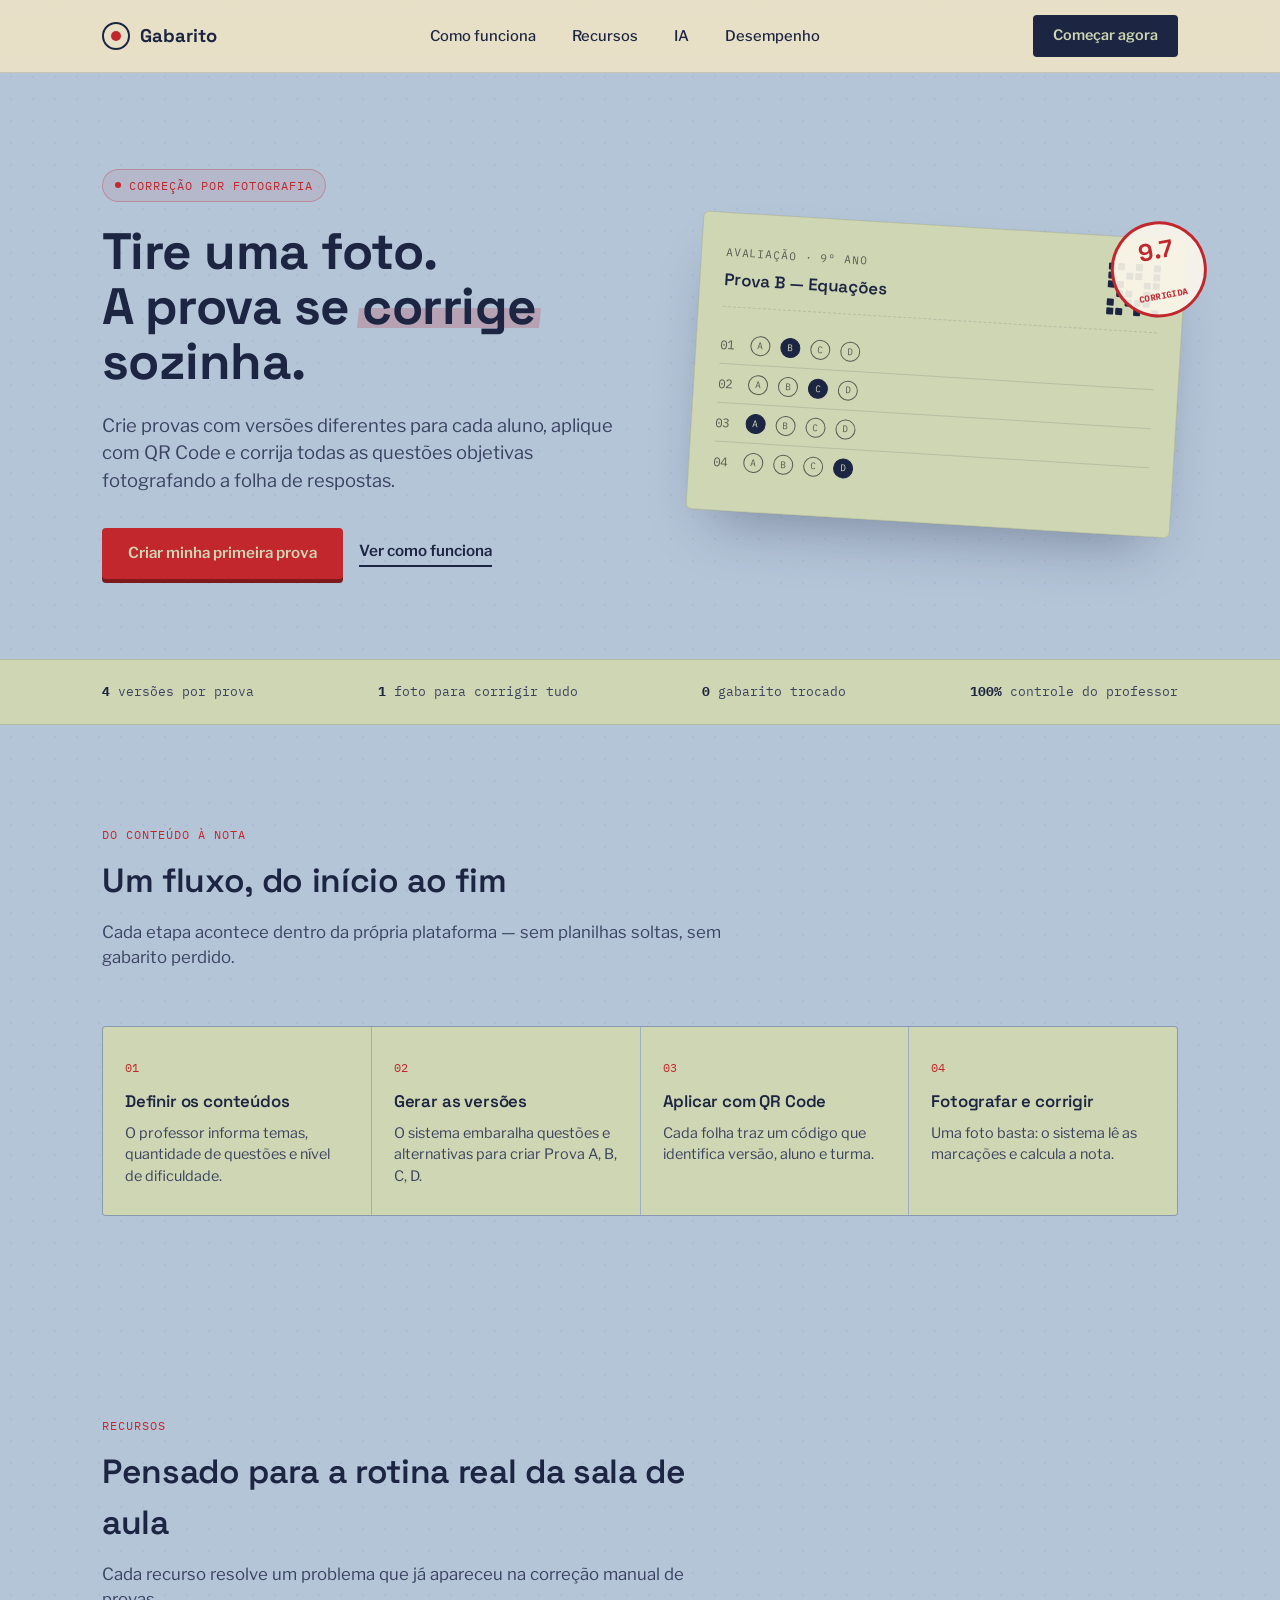
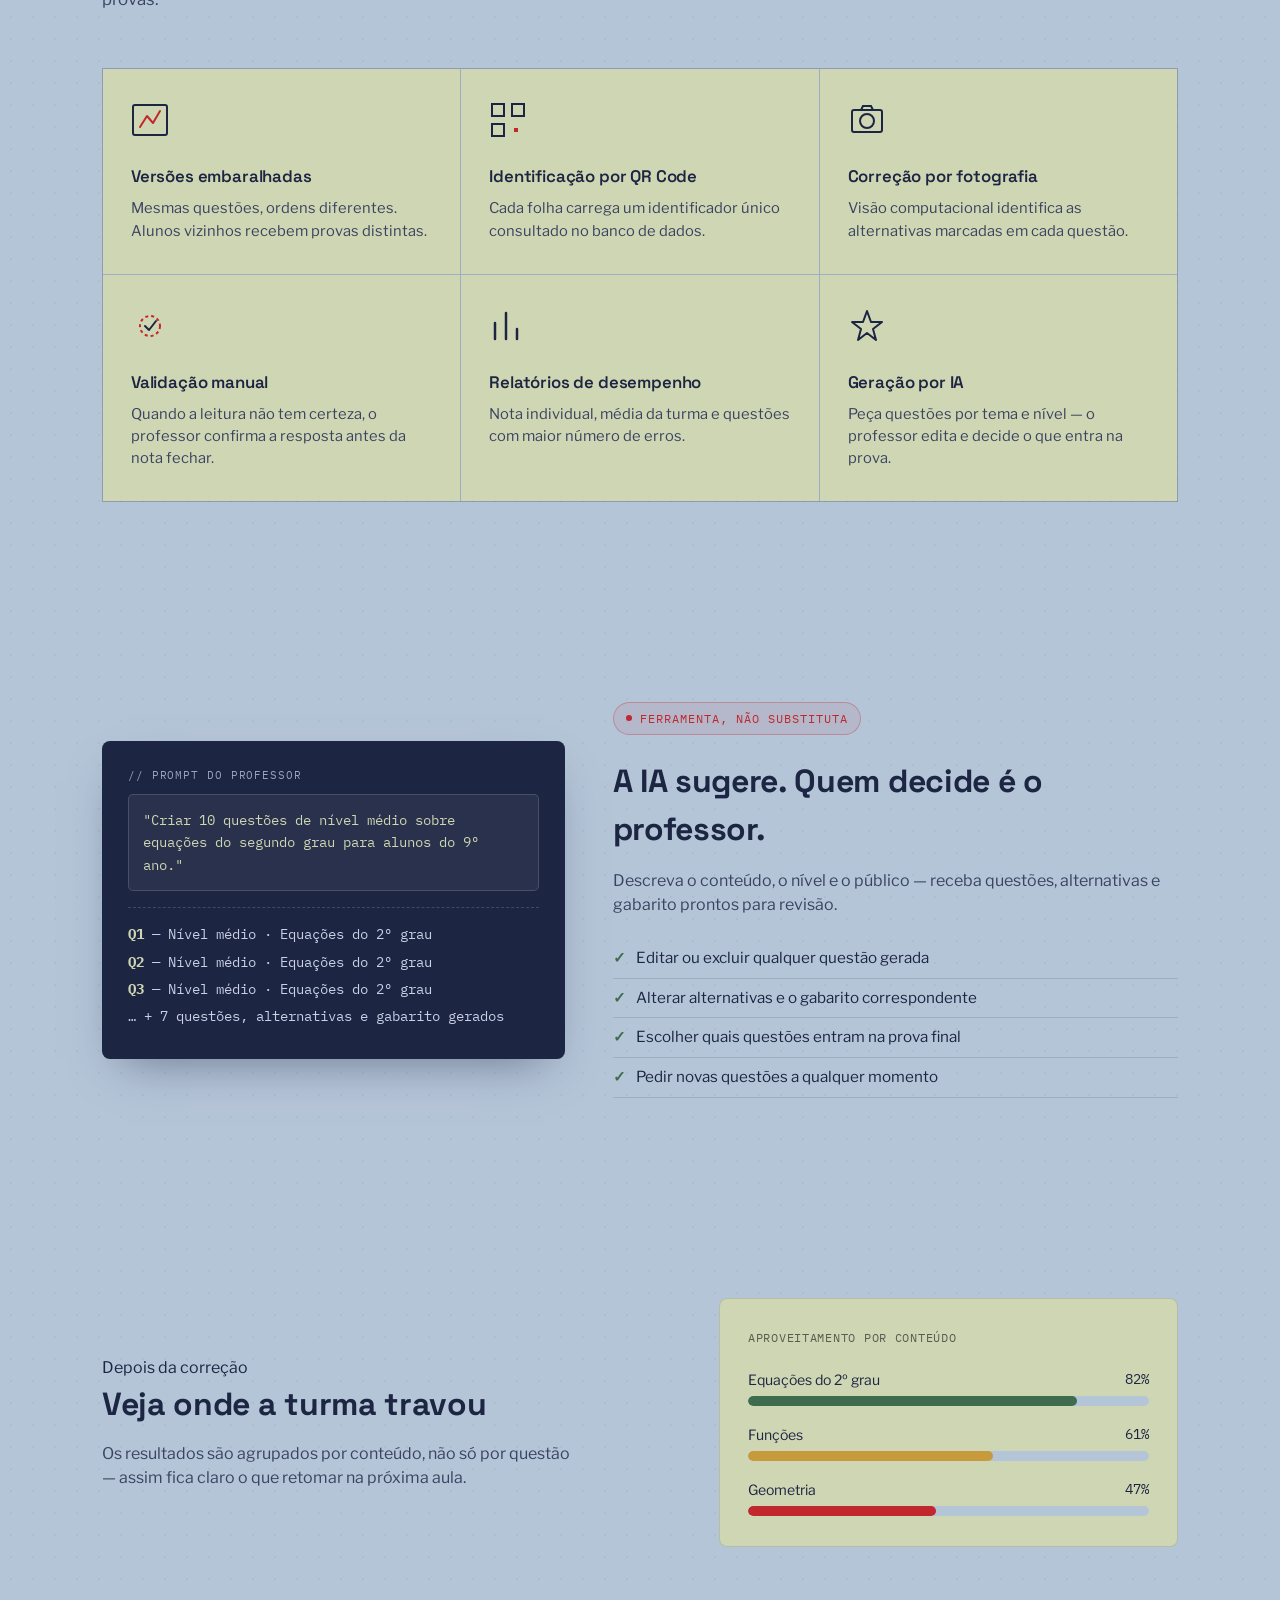
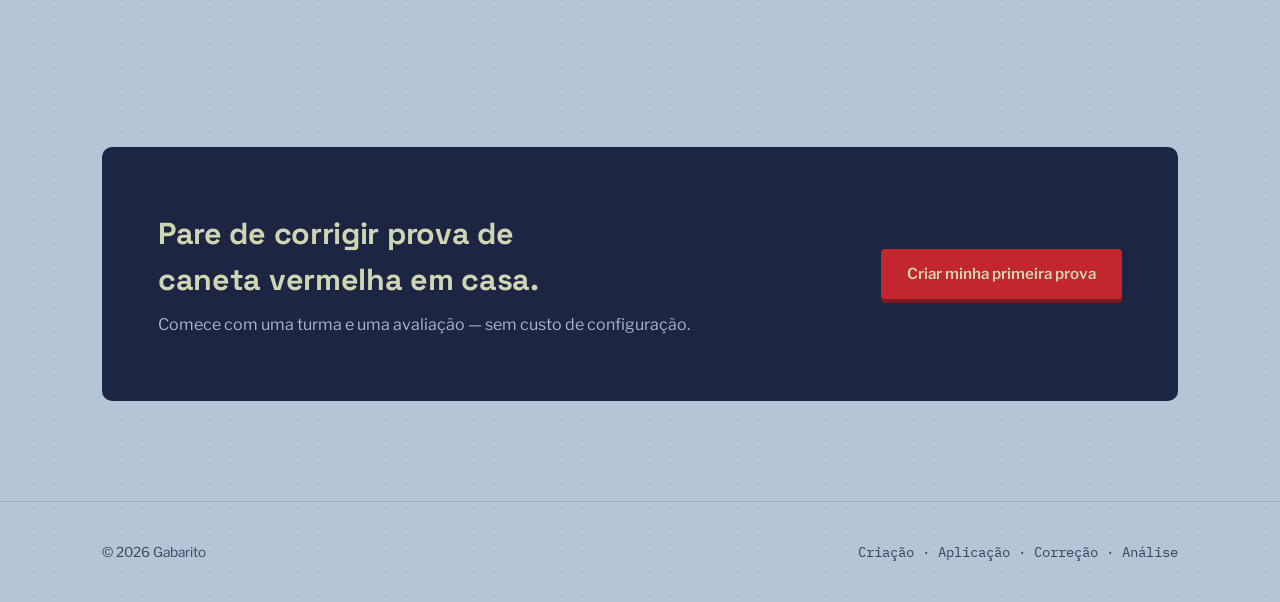
==== Frontend/index.html @ acd3906a "Primeiro commit" ====
<!DOCTYPE html>
<html lang="pt-BR">
<head>
<meta charset="UTF-8">
<meta name="viewport" content="width=device-width, initial-scale=1.0">
<title>Gabarito — Provas criadas, aplicadas e corrigidas em um só lugar</title>
<link rel="preconnect" href="https://fonts.googleapis.com">
<link href="https://fonts.googleapis.com/css2?family=Space+Grotesk:wght@400;500;600;700&family=Libre+Franklin:wght@400;500;600&family=IBM+Plex+Mono:wght@400;500&display=swap" rel="stylesheet">
<link rel="stylesheet" href="styles.css">
</head>
<body>

<nav>
  <div class="wrap">
    <div class="brand"><span class="brand-mark"></span>Gabarito</div>
    <ul>
      <li><a href="#como-funciona">Como funciona</a></li>
      <li><a href="#recursos">Recursos</a></li>
      <li><a href="#ia">IA</a></li>
      <li><a href="#desempenho">Desempenho</a></li>
    </ul>
    <a class="nav-cta" href="#cta">Começar agora</a>
  </div>
</nav>

<header class="hero">
  <div class="wrap">
    <div>
      <span class="eyebrow">Correção por fotografia</span>
      <h1>Tire uma foto.<br>A prova se <em>corrige</em> sozinha.</h1>
      <p class="lead">Crie provas com versões diferentes para cada aluno, aplique com QR Code e corrija todas as questões objetivas fotografando a folha de respostas.</p>
      <div class="hero-actions">
        <a class="btn-primary" href="#cta">Criar minha primeira prova</a>
        <a class="btn-ghost" href="#como-funciona">Ver como funciona</a>
      </div>
    </div>

    <div class="sheet-stage">
      <div class="sheet">
        <div class="stamp"><span class="pct">9.7</span><span class="sub">Corrigida</span></div>
        <div class="sheet-head">
          <div>
            <span class="label">Avaliação · 9º ano</span>
            <div class="title">Prova B — Equações</div>
          </div>
          <div class="qr" aria-hidden="true">
            <i></i><i></i><i class="off"></i><i></i><i class="off"></i><i></i>
            <i></i><i class="off"></i><i></i><i></i><i class="off"></i><i></i>
            <i></i><i></i><i class="off"></i><i class="off"></i><i></i><i></i>
            <i class="off"></i><i></i><i></i><i class="off"></i><i></i><i class="off"></i>
            <i></i><i class="off"></i><i></i><i></i><i></i><i class="off"></i>
            <i></i><i></i><i class="off"></i><i></i><i class="off"></i><i></i>
          </div>
        </div>

        <div class="q-row"><span class="qn">01</span>
          <div class="bubbles">
            <span class="bubble">A</span><span class="bubble filled">B</span><span class="bubble">C</span><span class="bubble">D</span>
          </div>
        </div>
        <div class="q-row"><span class="qn">02</span>
          <div class="bubbles">
            <span class="bubble">A</span><span class="bubble">B</span><span class="bubble filled">C</span><span class="bubble">D</span>
          </div>
        </div>
        <div class="q-row"><span class="qn">03</span>
          <div class="bubbles">
            <span class="bubble filled">A</span><span class="bubble">B</span><span class="bubble">C</span><span class="bubble">D</span>
          </div>
        </div>
        <div class="q-row" style="border-bottom:none;"><span class="qn">04</span>
          <div class="bubbles">
            <span class="bubble">A</span><span class="bubble">B</span><span class="bubble">C</span><span class="bubble filled">D</span>
          </div>
        </div>
      </div>
    </div>
  </div>
</header>

<div class="strip">
  <div class="wrap">
    <span class="item"><b>4</b> versões por prova</span>
    <span class="item"><b>1</b> foto para corrigir tudo</span>
    <span class="item"><b>0</b> gabarito trocado</span>
    <span class="item"><b>100%</b> controle do professor</span>
  </div>
</div>

<section id="como-funciona">
  <div class="wrap">
    <div class="section-head">
      <span class="tag">Do conteúdo à nota</span>
      <h2>Um fluxo, do início ao fim</h2>
      <p>Cada etapa acontece dentro da própria plataforma — sem planilhas soltas, sem gabarito perdido.</p>
    </div>

    <div class="pipeline">
      <div class="pipe-step">
        <span class="num mono">01</span>
        <h3>Definir os conteúdos</h3>
        <p>O professor informa temas, quantidade de questões e nível de dificuldade.</p>
      </div>
      <div class="pipe-step">
        <span class="num mono">02</span>
        <h3>Gerar as versões</h3>
        <p>O sistema embaralha questões e alternativas para criar Prova A, B, C, D.</p>
      </div>
      <div class="pipe-step">
        <span class="num mono">03</span>
        <h3>Aplicar com QR Code</h3>
        <p>Cada folha traz um código que identifica versão, aluno e turma.</p>
      </div>
      <div class="pipe-step">
        <span class="num mono">04</span>
        <h3>Fotografar e corrigir</h3>
        <p>Uma foto basta: o sistema lê as marcações e calcula a nota.</p>
      </div>
    </div>
  </div>
</section>

<section id="recursos">
  <div class="wrap">
    <div class="section-head">
      <span class="tag">Recursos</span>
      <h2>Pensado para a rotina real da sala de aula</h2>
      <p>Cada recurso resolve um problema que já apareceu na correção manual de provas.</p>
    </div>

    <div class="feature-grid">
      <div class="feature">
        <svg class="ficon" viewBox="0 0 38 38" fill="none"><rect x="2" y="4" width="34" height="30" rx="2" stroke="#1C2541" stroke-width="2"/><path d="M9 26L16 15L22 22L29 10" stroke="#C1272D" stroke-width="2" stroke-linecap="round" stroke-linejoin="round"/></svg>
        <h3>Versões embaralhadas</h3>
        <p>Mesmas questões, ordens diferentes. Alunos vizinhos recebem provas distintas.</p>
      </div>
      <div class="feature">
        <svg class="ficon" viewBox="0 0 38 38" fill="none"><rect x="3" y="3" width="12" height="12" stroke="#1C2541" stroke-width="2"/><rect x="23" y="3" width="12" height="12" stroke="#1C2541" stroke-width="2"/><rect x="3" y="23" width="12" height="12" stroke="#1C2541" stroke-width="2"/><rect x="25" y="27" width="4" height="4" fill="#C1272D"/></svg>
        <h3>Identificação por QR Code</h3>
        <p>Cada folha carrega um identificador único consultado no banco de dados.</p>
      </div>
      <div class="feature">
        <svg class="ficon" viewBox="0 0 38 38" fill="none"><rect x="4" y="9" width="30" height="22" rx="2" stroke="#1C2541" stroke-width="2"/><circle cx="19" cy="20" r="7" stroke="#1C2541" stroke-width="2"/><path d="M13 9L15 5H23L25 9" stroke="#1C2541" stroke-width="2" stroke-linecap="round"/></svg>
        <h3>Correção por fotografia</h3>
        <p>Visão computacional identifica as alternativas marcadas em cada questão.</p>
      </div>
      <div class="feature">
        <svg class="ficon" viewBox="0 0 38 38" fill="none"><circle cx="19" cy="19" r="10" stroke="#C1272D" stroke-width="2" stroke-dasharray="3 3"/><path d="M14 19L18 23L25 14" stroke="#1C2541" stroke-width="2" stroke-linecap="round" stroke-linejoin="round"/></svg>
        <h3>Validação manual</h3>
        <p>Quando a leitura não tem certeza, o professor confirma a resposta antes da nota fechar.</p>
      </div>
      <div class="feature">
        <svg class="ficon" viewBox="0 0 38 38" fill="none"><path d="M6 32V16M17 32V6M28 32V22" stroke="#1C2541" stroke-width="2.5" stroke-linecap="round"/></svg>
        <h3>Relatórios de desempenho</h3>
        <p>Nota individual, média da turma e questões com maior número de erros.</p>
      </div>
      <div class="feature">
        <svg class="ficon" viewBox="0 0 38 38" fill="none"><path d="M19 4L23 15L34 15L25 22L28 33L19 26L10 33L13 22L4 15L15 15L19 4Z" stroke="#1C2541" stroke-width="2" stroke-linejoin="round"/></svg>
        <h3>Geração por IA</h3>
        <p>Peça questões por tema e nível — o professor edita e decide o que entra na prova.</p>
      </div>
    </div>
  </div>
</section>

<section id="ia">
  <div class="wrap ai-panel">
    <div class="prompt-card">
      <div class="pc-label">// prompt do professor</div>
      <div class="pc-input">"Criar 10 questões de nível médio sobre equações do segundo grau para alunos do 9º ano."</div>
      <div class="pc-out">
        <div><b>Q1</b> — Nível médio · Equações do 2º grau</div>
        <div><b>Q2</b> — Nível médio · Equações do 2º grau</div>
        <div><b>Q3</b> — Nível médio · Equações do 2º grau</div>
        <div>… + 7 questões, alternativas e gabarito gerados</div>
      </div>
    </div>
    <div class="ai-copy">
      <span class="eyebrow">Ferramenta, não substituta</span>
      <h2>A IA sugere. Quem decide é o professor.</h2>
      <p>Descreva o conteúdo, o nível e o público — receba questões, alternativas e gabarito prontos para revisão.</p>
      <ul class="checklist">
        <li>Editar ou excluir qualquer questão gerada</li>
        <li>Alterar alternativas e o gabarito correspondente</li>
        <li>Escolher quais questões entram na prova final</li>
        <li>Pedir novas questões a qualquer momento</li>
      </ul>
    </div>
  </div>
</section>

<section id="desempenho">
  <div class="wrap analytics-wrap">
    <div>
      <span class="tag">Depois da correção</span>
      <h2 style="font-size:2rem;">Veja onde a turma travou</h2>
      <p style="color:var(--ink-soft); margin-top:14px; max-width:44ch;">Os resultados são agrupados por conteúdo, não só por questão — assim fica claro o que retomar na próxima aula.</p>
    </div>
    <div class="chart-card">
      <div class="ct-title">Aproveitamento por conteúdo</div>
      <div class="bar-row">
        <div class="bl"><span>Equações do 2º grau</span><span class="mono">82%</span></div>
        <div class="bar-track"><div class="bar-fill" style="width:82%;"></div></div>
      </div>
      <div class="bar-row">
        <div class="bl"><span>Funções</span><span class="mono">61%</span></div>
        <div class="bar-track"><div class="bar-fill mid" style="width:61%;"></div></div>
      </div>
      <div class="bar-row" style="margin-bottom:0;">
        <div class="bl"><span>Geometria</span><span class="mono">47%</span></div>
        <div class="bar-track"><div class="bar-fill low" style="width:47%;"></div></div>
      </div>
    </div>
  </div>
</section>

<section id="cta">
  <div class="wrap">
    <div class="cta">
      <div>
        <h2>Pare de corrigir prova de caneta vermelha em casa.</h2>
        <p>Comece com uma turma e uma avaliação — sem custo de configuração.</p>
      </div>
      <a class="btn-primary" href="#">Criar minha primeira prova</a>
    </div>
  </div>
</section>

<footer>
  <div class="wrap">
    <span>© 2026 Gabarito</span>
    <span class="mono">Criação · Aplicação · Correção · Análise</span>
  </div>
</footer>

</body>
</html>
---- Frontend/styles.css ----
:root{
    --paper: #b5c5d8;
    --paper-light: #cfd6b3;
    --ink: #1C2541;
    --ink-soft: #3A4360;
    --graphite: #5B5B52;
    --red: #C1272D;
    --green: #3F6C4E;
    --line: rgba(28,37,65,0.14);
    --radius: 4px;
  }

  *{ box-sizing:border-box; margin:0; padding:0; }

  html{ scroll-behavior:smooth; }

  body{
    background:var(--paper);
    color:var(--ink);
    font-family:'Libre Franklin', sans-serif;
    line-height:1.5;
    -webkit-font-smoothing:antialiased;
    background-image:
      radial-gradient(circle, rgba(28,37,65,0.05) 1px, transparent 1px);
    background-size: 22px 22px;
  }

  .mono{ font-family:'IBM Plex Mono', monospace; }

  h1,h2,h3{
    font-family:'Space Grotesk', sans-serif;
    color:var(--ink);
    letter-spacing:-0.01em;
  }

  a{ color:inherit; }

  .wrap{
    max-width:1140px;
    margin:0 auto;
    padding:0 32px;
  }

  /* ---------- NAV ---------- */
  nav{
    position:sticky; top:0; z-index:50;
    background:rgba(237,227,198,0.9);
    backdrop-filter:blur(6px);
    border-bottom:1px solid var(--line);
  }
  nav .wrap{
    display:flex; align-items:center; justify-content:space-between;
    height:72px;
  }
  .brand{
    display:flex; align-items:center; gap:10px;
    font-family:'Space Grotesk', sans-serif;
    font-weight:700; font-size:1.15rem;
  }
  .brand-mark{
    width:28px; height:28px;
    border:2px solid var(--ink);
    border-radius:50%;
    display:grid; place-items:center;
    position:relative;
  }
  .brand-mark::after{
    content:"";
    width:10px; height:10px;
    border-radius:50%;
    background:var(--red);
  }
  nav ul{
    list-style:none;
    display:flex; gap:36px;
    font-size:0.92rem;
    font-weight:500;
  }
  nav ul li a{
    text-decoration:none;
    padding-bottom:4px;
    border-bottom:2px solid transparent;
    transition:border-color .2s ease;
  }
  nav ul li a:hover, nav ul li a:focus-visible{
    border-color:var(--red);
    outline:none;
  }
  .nav-cta{
    background:var(--ink);
    color:var(--paper-light);
    padding:10px 20px;
    border-radius:var(--radius);
    text-decoration:none;
    font-size:0.9rem;
    font-weight:600;
    transition:transform .15s ease, box-shadow .15s ease;
  }
  .nav-cta:hover{ transform:translateY(-2px); box-shadow:0 6px 0 var(--red); }

  /* ---------- HERO ---------- */
  .hero{
    padding:96px 0 80px;
  }
  .hero .wrap{
    display:grid;
    grid-template-columns:1.05fr 0.95fr;
    gap:56px;
    align-items:center;
  }
  .eyebrow{
    display:inline-flex; align-items:center; gap:8px;
    font-family:'IBM Plex Mono', monospace;
    font-size:0.78rem;
    letter-spacing:0.08em;
    text-transform:uppercase;
    color:var(--red);
    background:rgba(193,39,45,0.08);
    border:1px solid rgba(193,39,45,0.3);
    padding:6px 12px;
    border-radius:20px;
    margin-bottom:22px;
  }
  .eyebrow::before{
    content:"";
    width:6px; height:6px;
    border-radius:50%;
    background:var(--red);
  }
  h1{
    font-size:3.2rem;
    line-height:1.08;
    font-weight:700;
  }
  h1 em{
    font-style:normal;
    position:relative;
    display:inline-block;
  }
  h1 em::after{
    content:"";
    position:absolute;
    left:-4px; right:-4px; bottom:6px;
    height:0.4em;
    background:rgba(193,39,45,0.22);
    z-index:-1;
    transform:skewX(-6deg);
  }
  .hero p.lead{
    margin-top:22px;
    font-size:1.15rem;
    color:var(--ink-soft);
    max-width:46ch;
  }
  .hero-actions{
    margin-top:34px;
    display:flex; gap:16px; align-items:center;
  }
  .btn-primary{
    background:var(--red);
    color:var(--paper-light);
    padding:14px 26px;
    border-radius:var(--radius);
    text-decoration:none;
    font-weight:600;
    font-size:0.95rem;
    display:inline-block;
    transition:transform .15s ease, box-shadow .15s ease;
    box-shadow:0 4px 0 #7c1a1e;
  }
  .btn-primary:hover{ transform:translateY(-2px); box-shadow:0 6px 0 #7c1a1e; }
  .btn-ghost{
    text-decoration:none;
    font-weight:600;
    font-size:0.95rem;
    color:var(--ink);
    border-bottom:2px solid var(--ink);
    padding-bottom:2px;
  }

  /* ---- exam sheet mockup ---- */
  .sheet-stage{
    position:relative;
    perspective:1200px;
  }
  .sheet{
    background:var(--paper-light);
    border:1px solid var(--line);
    border-radius:6px;
    box-shadow:0 30px 60px -25px rgba(28,37,65,0.4);
    padding:26px 24px 30px;
    transform:rotate(3.5deg);
    transition:transform .4s ease;
    position:relative;
  }
  .sheet-stage:hover .sheet{ transform:rotate(1deg) translateY(-4px); }
  .sheet-head{
    display:flex; justify-content:space-between; align-items:flex-start;
    border-bottom:1px dashed var(--line);
    padding-bottom:14px; margin-bottom:18px;
  }
  .sheet-head .label{
    font-family:'IBM Plex Mono', monospace;
    font-size:0.7rem;
    text-transform:uppercase;
    letter-spacing:0.08em;
    color:var(--graphite);
  }
  .sheet-head .title{
    font-family:'Space Grotesk', sans-serif;
    font-weight:600; font-size:1.05rem;
    margin-top:4px;
  }
  .qr{
    width:52px; height:52px;
    display:grid;
    grid-template-columns:repeat(6,1fr);
    grid-template-rows:repeat(6,1fr);
    gap:2px;
    flex-shrink:0;
  }
  .qr i{ background:var(--ink); border-radius:1px; }
  .qr i.off{ background:transparent; }

  .q-row{
    display:flex; align-items:center; gap:14px;
    padding:9px 0;
    border-bottom:1px solid var(--line);
  }
  .q-row .qn{
    font-family:'IBM Plex Mono', monospace;
    font-size:0.78rem;
    color:var(--graphite);
    width:16px;
  }
  .bubbles{ display:flex; gap:10px; }
  .bubble{
    width:20px; height:20px;
    border-radius:50%;
    border:1.6px solid var(--graphite);
    display:grid; place-items:center;
    font-family:'IBM Plex Mono', monospace;
    font-size:0.6rem;
    color:var(--graphite);
  }
  .bubble.filled{
    background:var(--ink);
    border-color:var(--ink);
    color:var(--paper-light);
  }

  .stamp{
    position:absolute;
    top:-18px; right:-22px;
    width:96px; height:96px;
    border:3px solid var(--red);
    border-radius:50%;
    color:var(--red);
    display:grid; place-items:center;
    text-align:center;
    transform:rotate(-14deg);
    font-family:'Space Grotesk', sans-serif;
    font-weight:700;
    line-height:1.1;
    background:rgba(251,247,236,0.9);
  }
  .stamp .pct{ font-size:1.5rem; }
  .stamp .sub{
    font-family:'IBM Plex Mono', monospace;
    font-size:0.55rem;
    letter-spacing:0.06em;
    text-transform:uppercase;
  }

  /* ---------- STRIP ---------- */
  .strip{
    border-top:1px solid var(--line);
    border-bottom:1px solid var(--line);
    background:var(--paper-light);
  }
  .strip .wrap{
    display:flex;
    justify-content:space-between;
    padding:22px 32px;
    flex-wrap:wrap;
    gap:16px;
  }
  .strip .item{
    font-family:'IBM Plex Mono', monospace;
    font-size:0.82rem;
    color:var(--ink-soft);
  }
  .strip .item b{ color:var(--ink); }

  /* ---------- SECTION SHELL ---------- */
  section{ padding:100px 0; }
  .section-head{
    max-width:640px;
    margin-bottom:56px;
  }
  .section-head .tag{
    font-family:'IBM Plex Mono', monospace;
    font-size:0.78rem;
    text-transform:uppercase;
    letter-spacing:0.08em;
    color:var(--red);
    margin-bottom:12px;
    display:block;
  }
  .section-head h2{
    font-size:2.1rem;
    font-weight:600;
  }
  .section-head p{
    margin-top:14px;
    color:var(--ink-soft);
    font-size:1.05rem;
  }

  /* ---------- PIPELINE ---------- */
  .pipeline{
    display:grid;
    grid-template-columns:repeat(4,1fr);
    gap:1px;
    background:var(--line);
    border:1px solid var(--line);
    border-radius:var(--radius);
    overflow:hidden;
  }
  .pipe-step{
    background:var(--paper-light);
    padding:28px 22px;
    position:relative;
  }
  .pipe-step .num{
    font-family:'IBM Plex Mono', monospace;
    font-size:0.78rem;
    color:var(--red);
  }
  .pipe-step h3{
    margin-top:10px;
    font-size:1.05rem;
    font-weight:600;
  }
  .pipe-step p{
    margin-top:8px;
    font-size:0.9rem;
    color:var(--ink-soft);
  }

  /* ---------- FEATURES ---------- */
  .feature-grid{
    display:grid;
    grid-template-columns:repeat(3,1fr);
    gap:1px;
    background:var(--line);
    border:1px solid var(--line);
  }
  .feature{
    background:var(--paper-light);
    padding:32px 28px;
  }
  .ficon{
    width:38px; height:38px;
    margin-bottom:18px;
  }
  .feature h3{ font-size:1.05rem; font-weight:600; margin-bottom:8px; }
  .feature p{ font-size:0.92rem; color:var(--ink-soft); }

  /* ---------- AI PANEL ---------- */
  .ai-panel{
    display:grid;
    grid-template-columns:0.9fr 1.1fr;
    gap:48px;
    align-items:center;
  }
  .prompt-card{
    background:var(--ink);
    color:var(--paper-light);
    border-radius:8px;
    padding:26px;
    font-family:'IBM Plex Mono', monospace;
    font-size:0.88rem;
    box-shadow:0 20px 45px -20px rgba(28,37,65,0.5);
  }
  .prompt-card .pc-label{
    font-size:0.7rem;
    text-transform:uppercase;
    letter-spacing:0.08em;
    color:#9AA3C4;
    margin-bottom:10px;
  }
  .prompt-card .pc-input{
    background:rgba(255,255,255,0.06);
    border:1px solid rgba(255,255,255,0.14);
    border-radius:5px;
    padding:14px;
    line-height:1.6;
  }
  .prompt-card .pc-out{
    margin-top:16px;
    padding-top:16px;
    border-top:1px dashed rgba(255,255,255,0.16);
    color:#C9CFE6;
  }
  .prompt-card .pc-out div{ margin-bottom:6px; }
  .prompt-card .pc-out b{ color:var(--paper-light); }

  .ai-copy h2{ font-size:2rem; margin-bottom:16px; }
  .ai-copy p{ color:var(--ink-soft); margin-bottom:22px; }
  .checklist{ list-style:none; }
  .checklist li{
    display:flex; gap:10px; align-items:flex-start;
    font-size:0.95rem;
    padding:8px 0;
    border-bottom:1px solid var(--line);
  }
  .checklist li::before{
    content:"✓";
    color:var(--green);
    font-weight:700;
    flex-shrink:0;
  }

  /* ---------- ANALYTICS ---------- */
  .analytics-wrap{
    display:grid;
    grid-template-columns:1.1fr 0.9fr;
    gap:56px;
    align-items:center;
  }
  .chart-card{
    background:var(--paper-light);
    border:1px solid var(--line);
    border-radius:8px;
    padding:30px 28px;
  }
  .chart-card .ct-title{
    font-family:'IBM Plex Mono', monospace;
    font-size:0.75rem;
    text-transform:uppercase;
    letter-spacing:0.06em;
    color:var(--graphite);
    margin-bottom:22px;
  }
  .bar-row{ margin-bottom:18px; }
  .bar-row .bl{
    display:flex; justify-content:space-between;
    font-size:0.88rem;
    margin-bottom:6px;
  }
  .bar-track{
    height:10px;
    background:var(--paper);
    border-radius:6px;
    overflow:hidden;
  }
  .bar-fill{
    height:100%;
    border-radius:6px;
    background:var(--green);
  }
  .bar-fill.mid{ background:#C79A3C; }
  .bar-fill.low{ background:var(--red); }

  /* ---------- CTA ---------- */
  .cta{
    background:var(--ink);
    color:var(--paper-light);
    border-radius:10px;
    padding:64px 56px;
    display:flex;
    justify-content:space-between;
    align-items:center;
    gap:32px;
    flex-wrap:wrap;
  }
  .cta h2{ color:var(--paper-light); font-size:1.9rem; max-width:22ch; }
  .cta p{ color:#AEB4CE; margin-top:10px; }

  /* ---------- FOOTER ---------- */
  footer{
    border-top:1px solid var(--line);
    padding:40px 0;
  }
  footer .wrap{
    display:flex; justify-content:space-between; align-items:center;
    font-size:0.85rem;
    color:var(--ink-soft);
    flex-wrap:wrap;
    gap:12px;
  }

  /* ---------- RESPONSIVE ---------- */
  @media (max-width:920px){
    .hero .wrap{ grid-template-columns:1fr; }
    .sheet{ max-width:380px; margin:0 auto; }
    h1{ font-size:2.4rem; }
    .pipeline{ grid-template-columns:1fr 1fr; }
    .feature-grid{ grid-template-columns:1fr; }
    .ai-panel, .analytics-wrap{ grid-template-columns:1fr; }
    .cta{ flex-direction:column; text-align:center; }
    nav ul{ display:none; }
  }

  @media (prefers-reduced-motion: reduce){
    *{ transition:none !important; scroll-behavior:auto !important; }
  }

  :focus-visible{ outline:2px solid var(--red); outline-offset:3px; }
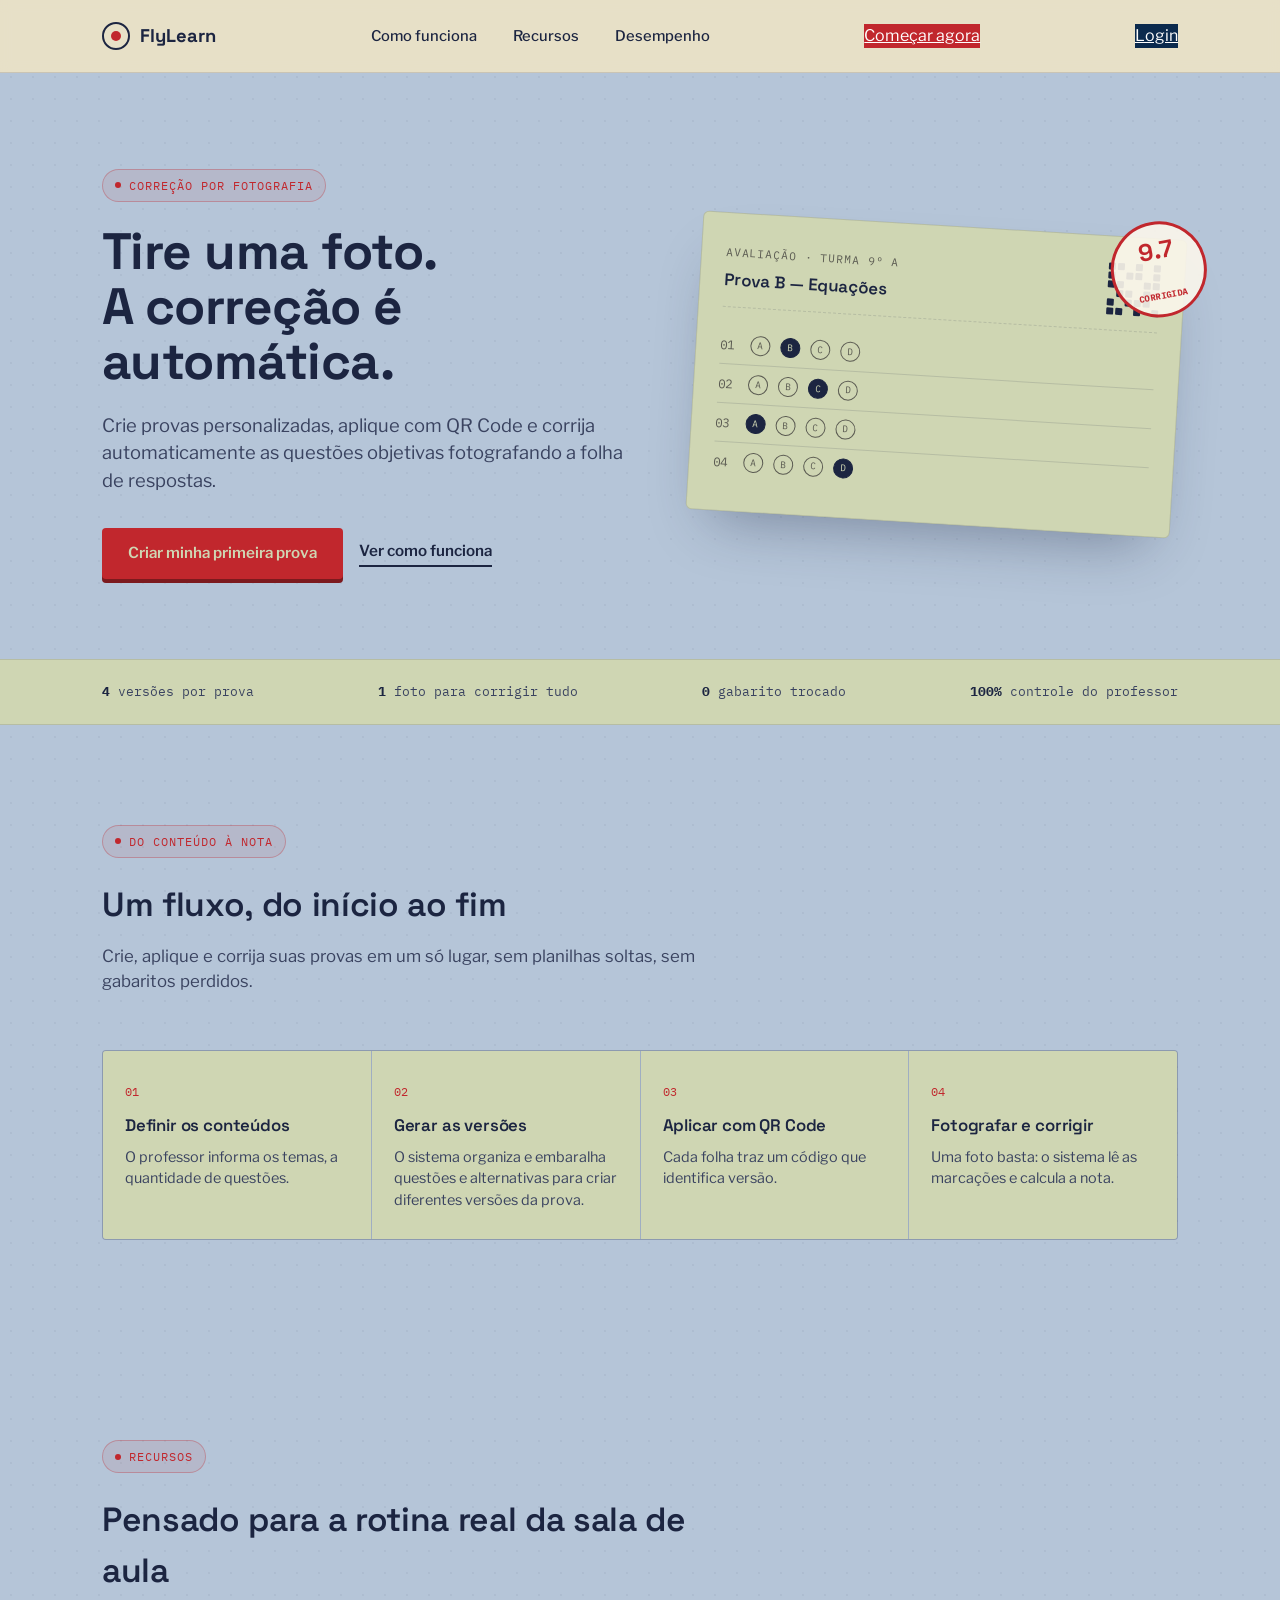
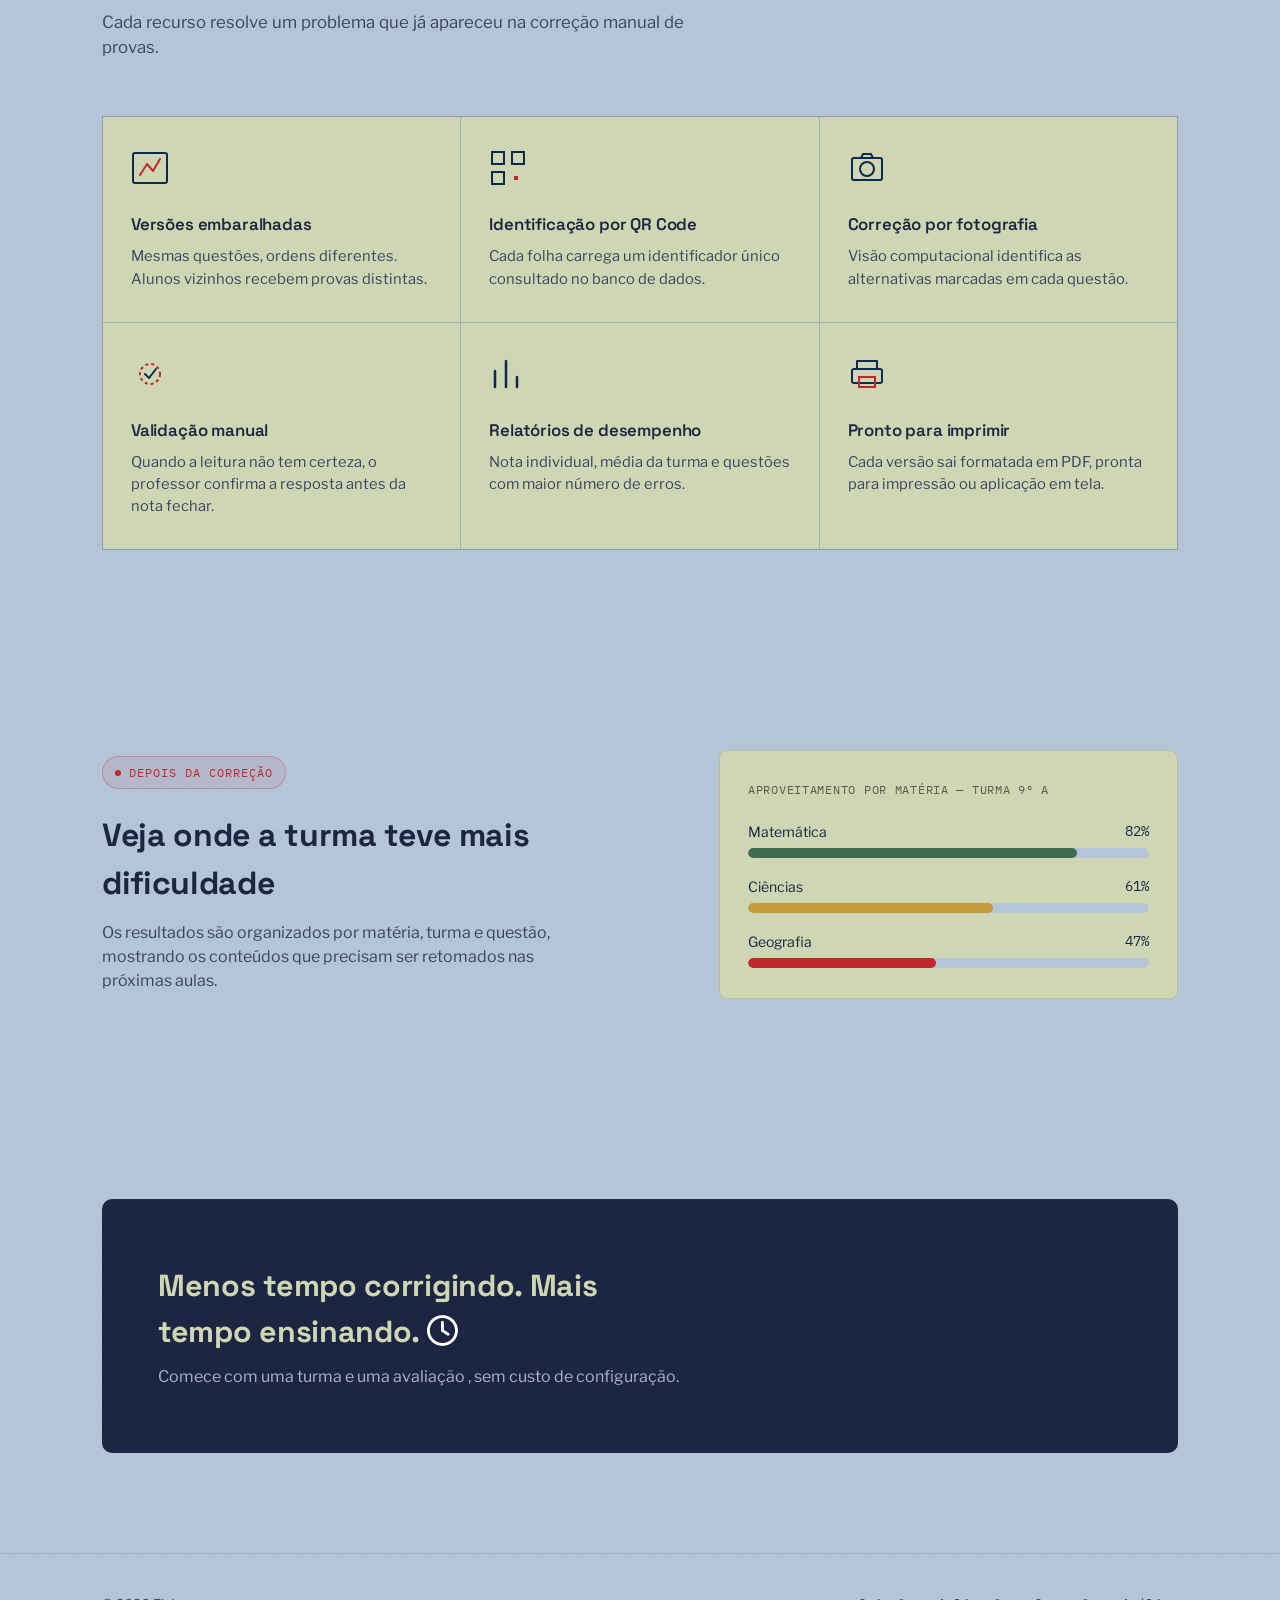
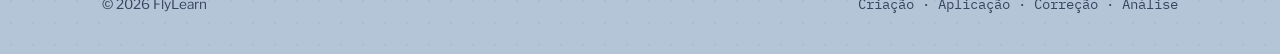
==== commit 18289e30: "Add files via upload" ====
--- a/Frontend/index.html
+++ b/Frontend/index.html
@@ -3,23 +3,24 @@
 <head>
 <meta charset="UTF-8">
 <meta name="viewport" content="width=device-width, initial-scale=1.0">
-<title>Gabarito — Provas criadas, aplicadas e corrigidas em um só lugar</title>
+<title>FlyLearn — Provas criadas, aplicadas e corrigidas em um só lugar</title>
 <link rel="preconnect" href="https://fonts.googleapis.com">
 <link href="https://fonts.googleapis.com/css2?family=Space+Grotesk:wght@400;500;600;700&family=Libre+Franklin:wght@400;500;600&family=IBM+Plex+Mono:wght@400;500&display=swap" rel="stylesheet">
+<link rel="stylesheet" href="https://cdnjs.cloudflare.com/ajax/libs/font-awesome/6.7.2/css/all.min.css">
 <link rel="stylesheet" href="styles.css">
 </head>
 <body>
 
 <nav>
   <div class="wrap">
-    <div class="brand"><span class="brand-mark"></span>Gabarito</div>
+    <div class="brand"><span class="brand-mark"></span>FlyLearn</div>
     <ul>
       <li><a href="#como-funciona">Como funciona</a></li>
       <li><a href="#recursos">Recursos</a></li>
-      <li><a href="#ia">IA</a></li>
       <li><a href="#desempenho">Desempenho</a></li>
     </ul>
-    <a class="nav-cta" href="#cta">Começar agora</a>
+    <a class="nav-button" style="background-color:#C1272D;color:white;" href="cadastro.html">Começar agora</a>
+    <a class="nav-button" style="background-color:#0b2a4d; color:white;"href="login.html">Login</a>
   </div>
 </nav>
 
@@ -27,20 +28,20 @@
   <div class="wrap">
     <div>
       <span class="eyebrow">Correção por fotografia</span>
-      <h1>Tire uma foto.<br>A prova se <em>corrige</em> sozinha.</h1>
-      <p class="lead">Crie provas com versões diferentes para cada aluno, aplique com QR Code e corrija todas as questões objetivas fotografando a folha de respostas.</p>
+      <h1>Tire uma foto. <br>A correção é automática.</h1>
+      <p class="lead">Crie provas personalizadas, aplique com QR Code e corrija automaticamente as questões objetivas fotografando a folha de respostas.</p>
       <div class="hero-actions">
-        <a class="btn-primary" href="#cta">Criar minha primeira prova</a>
+        <a class="btn-primary" href="cadastro.html">Criar minha primeira prova</a>
         <a class="btn-ghost" href="#como-funciona">Ver como funciona</a>
       </div>
     </div>
-
+    
     <div class="sheet-stage">
       <div class="sheet">
         <div class="stamp"><span class="pct">9.7</span><span class="sub">Corrigida</span></div>
         <div class="sheet-head">
           <div>
-            <span class="label">Avaliação · 9º ano</span>
+            <span class="label">Avaliação · Turma 9º A</span>
             <div class="title">Prova B — Equações</div>
           </div>
           <div class="qr" aria-hidden="true">
@@ -90,26 +91,26 @@
 <section id="como-funciona">
   <div class="wrap">
     <div class="section-head">
-      <span class="tag">Do conteúdo à nota</span>
+      <span class="eyebrow">Do conteúdo à nota</span>
       <h2>Um fluxo, do início ao fim</h2>
-      <p>Cada etapa acontece dentro da própria plataforma — sem planilhas soltas, sem gabarito perdido.</p>
+      <p class="lead">Crie, aplique e corrija suas provas em um só lugar, sem planilhas soltas, sem gabaritos perdidos.</p>
     </div>
 
     <div class="pipeline">
       <div class="pipe-step">
         <span class="num mono">01</span>
         <h3>Definir os conteúdos</h3>
-        <p>O professor informa temas, quantidade de questões e nível de dificuldade.</p>
+        <p>O professor informa os temas, a quantidade de questões.</p>
       </div>
       <div class="pipe-step">
         <span class="num mono">02</span>
         <h3>Gerar as versões</h3>
-        <p>O sistema embaralha questões e alternativas para criar Prova A, B, C, D.</p>
+        <p>O sistema organiza e embaralha questões e alternativas para criar diferentes versões da prova.</p>
       </div>
       <div class="pipe-step">
         <span class="num mono">03</span>
         <h3>Aplicar com QR Code</h3>
-        <p>Cada folha traz um código que identifica versão, aluno e turma.</p>
+        <p>Cada folha traz um código que identifica versão.</p>
       </div>
       <div class="pipe-step">
         <span class="num mono">04</span>
@@ -123,68 +124,42 @@
 <section id="recursos">
   <div class="wrap">
     <div class="section-head">
-      <span class="tag">Recursos</span>
+      <span class="eyebrow">Recursos</span>
       <h2>Pensado para a rotina real da sala de aula</h2>
       <p>Cada recurso resolve um problema que já apareceu na correção manual de provas.</p>
     </div>
 
     <div class="feature-grid">
       <div class="feature">
-        <svg class="ficon" viewBox="0 0 38 38" fill="none"><rect x="2" y="4" width="34" height="30" rx="2" stroke="#1C2541" stroke-width="2"/><path d="M9 26L16 15L22 22L29 10" stroke="#C1272D" stroke-width="2" stroke-linecap="round" stroke-linejoin="round"/></svg>
+        <svg class="ficon" viewBox="0 0 38 38" fill="none"><rect x="2" y="4" width="34" height="30" rx="2" stroke="#0B2A4D" stroke-width="2"/><path d="M9 26L16 15L22 22L29 10" stroke="#C1272D" stroke-width="2" stroke-linecap="round" stroke-linejoin="round"/></svg>
         <h3>Versões embaralhadas</h3>
         <p>Mesmas questões, ordens diferentes. Alunos vizinhos recebem provas distintas.</p>
       </div>
       <div class="feature">
-        <svg class="ficon" viewBox="0 0 38 38" fill="none"><rect x="3" y="3" width="12" height="12" stroke="#1C2541" stroke-width="2"/><rect x="23" y="3" width="12" height="12" stroke="#1C2541" stroke-width="2"/><rect x="3" y="23" width="12" height="12" stroke="#1C2541" stroke-width="2"/><rect x="25" y="27" width="4" height="4" fill="#C1272D"/></svg>
+        <svg class="ficon" viewBox="0 0 38 38" fill="none"><rect x="3" y="3" width="12" height="12" stroke="#0B2A4D" stroke-width="2"/><rect x="23" y="3" width="12" height="12" stroke="#0B2A4D" stroke-width="2"/><rect x="3" y="23" width="12" height="12" stroke="#0B2A4D" stroke-width="2"/><rect x="25" y="27" width="4" height="4" fill="#C1272D"/></svg>
         <h3>Identificação por QR Code</h3>
         <p>Cada folha carrega um identificador único consultado no banco de dados.</p>
       </div>
       <div class="feature">
-        <svg class="ficon" viewBox="0 0 38 38" fill="none"><rect x="4" y="9" width="30" height="22" rx="2" stroke="#1C2541" stroke-width="2"/><circle cx="19" cy="20" r="7" stroke="#1C2541" stroke-width="2"/><path d="M13 9L15 5H23L25 9" stroke="#1C2541" stroke-width="2" stroke-linecap="round"/></svg>
+        <svg class="ficon" viewBox="0 0 38 38" fill="none"><rect x="4" y="9" width="30" height="22" rx="2" stroke="#0B2A4D" stroke-width="2"/><circle cx="19" cy="20" r="7" stroke="#0B2A4D" stroke-width="2"/><path d="M13 9L15 5H23L25 9" stroke="#0B2A4D" stroke-width="2" stroke-linecap="round"/></svg>
         <h3>Correção por fotografia</h3>
         <p>Visão computacional identifica as alternativas marcadas em cada questão.</p>
       </div>
       <div class="feature">
-        <svg class="ficon" viewBox="0 0 38 38" fill="none"><circle cx="19" cy="19" r="10" stroke="#C1272D" stroke-width="2" stroke-dasharray="3 3"/><path d="M14 19L18 23L25 14" stroke="#1C2541" stroke-width="2" stroke-linecap="round" stroke-linejoin="round"/></svg>
+        <svg class="ficon" viewBox="0 0 38 38" fill="none"><circle cx="19" cy="19" r="10" stroke="#C1272D" stroke-width="2" stroke-dasharray="3 3"/><path d="M14 19L18 23L25 14" stroke="#0B2A4D" stroke-width="2" stroke-linecap="round" stroke-linejoin="round"/></svg>
         <h3>Validação manual</h3>
         <p>Quando a leitura não tem certeza, o professor confirma a resposta antes da nota fechar.</p>
       </div>
       <div class="feature">
-        <svg class="ficon" viewBox="0 0 38 38" fill="none"><path d="M6 32V16M17 32V6M28 32V22" stroke="#1C2541" stroke-width="2.5" stroke-linecap="round"/></svg>
+        <svg class="ficon" viewBox="0 0 38 38" fill="none"><path d="M6 32V16M17 32V6M28 32V22" stroke="#0B2A4D" stroke-width="2.5" stroke-linecap="round"/></svg>
         <h3>Relatórios de desempenho</h3>
         <p>Nota individual, média da turma e questões com maior número de erros.</p>
       </div>
       <div class="feature">
-        <svg class="ficon" viewBox="0 0 38 38" fill="none"><path d="M19 4L23 15L34 15L25 22L28 33L19 26L10 33L13 22L4 15L15 15L19 4Z" stroke="#1C2541" stroke-width="2" stroke-linejoin="round"/></svg>
-        <h3>Geração por IA</h3>
-        <p>Peça questões por tema e nível — o professor edita e decide o que entra na prova.</p>
-      </div>
-    </div>
-  </div>
-</section>
-
-<section id="ia">
-  <div class="wrap ai-panel">
-    <div class="prompt-card">
-      <div class="pc-label">// prompt do professor</div>
-      <div class="pc-input">"Criar 10 questões de nível médio sobre equações do segundo grau para alunos do 9º ano."</div>
-      <div class="pc-out">
-        <div><b>Q1</b> — Nível médio · Equações do 2º grau</div>
-        <div><b>Q2</b> — Nível médio · Equações do 2º grau</div>
-        <div><b>Q3</b> — Nível médio · Equações do 2º grau</div>
-        <div>… + 7 questões, alternativas e gabarito gerados</div>
-      </div>
-    </div>
-    <div class="ai-copy">
-      <span class="eyebrow">Ferramenta, não substituta</span>
-      <h2>A IA sugere. Quem decide é o professor.</h2>
-      <p>Descreva o conteúdo, o nível e o público — receba questões, alternativas e gabarito prontos para revisão.</p>
-      <ul class="checklist">
-        <li>Editar ou excluir qualquer questão gerada</li>
-        <li>Alterar alternativas e o gabarito correspondente</li>
-        <li>Escolher quais questões entram na prova final</li>
-        <li>Pedir novas questões a qualquer momento</li>
-      </ul>
+        <svg class="ficon" viewBox="0 0 38 38" fill="none"><path d="M9 14V6H29V14" stroke="#0B2A4D" stroke-width="2" stroke-linecap="round" stroke-linejoin="round"/><rect x="4" y="14" width="30" height="14" rx="2" stroke="#0B2A4D" stroke-width="2"/><rect x="11" y="22" width="16" height="10" stroke="#C1272D" stroke-width="2"/></svg>
+        <h3>Pronto para imprimir</h3>
+        <p>Cada versão sai formatada em PDF, pronta para impressão ou aplicação em tela.</p>
+      </div>
     </div>
   </div>
 </section>
@@ -192,22 +167,22 @@
 <section id="desempenho">
   <div class="wrap analytics-wrap">
     <div>
-      <span class="tag">Depois da correção</span>
-      <h2 style="font-size:2rem;">Veja onde a turma travou</h2>
-      <p style="color:var(--ink-soft); margin-top:14px; max-width:44ch;">Os resultados são agrupados por conteúdo, não só por questão — assim fica claro o que retomar na próxima aula.</p>
+      <span class="eyebrow">Depois da correção</span>
+      <h2 style="font-size:2rem;">Veja onde a turma teve mais dificuldade</h2>
+      <p style="color:var(--ink-soft); margin-top:14px; max-width:44ch;">Os resultados são organizados por matéria, turma e questão, mostrando os conteúdos que precisam ser retomados nas próximas aulas.</p>
     </div>
     <div class="chart-card">
-      <div class="ct-title">Aproveitamento por conteúdo</div>
+      <div class="ct-title">Aproveitamento por matéria — Turma 9º A</div>
       <div class="bar-row">
-        <div class="bl"><span>Equações do 2º grau</span><span class="mono">82%</span></div>
+        <div class="bl"><span>Matemática</span><span class="mono">82%</span></div>
         <div class="bar-track"><div class="bar-fill" style="width:82%;"></div></div>
       </div>
       <div class="bar-row">
-        <div class="bl"><span>Funções</span><span class="mono">61%</span></div>
+        <div class="bl"><span>Ciências</span><span class="mono">61%</span></div>
         <div class="bar-track"><div class="bar-fill mid" style="width:61%;"></div></div>
       </div>
       <div class="bar-row" style="margin-bottom:0;">
-        <div class="bl"><span>Geometria</span><span class="mono">47%</span></div>
+        <div class="bl"><span>Geografia</span><span class="mono">47%</span></div>
         <div class="bar-track"><div class="bar-fill low" style="width:47%;"></div></div>
       </div>
     </div>
@@ -218,17 +193,16 @@
   <div class="wrap">
     <div class="cta">
       <div>
-        <h2>Pare de corrigir prova de caneta vermelha em casa.</h2>
-        <p>Comece com uma turma e uma avaliação — sem custo de configuração.</p>
-      </div>
-      <a class="btn-primary" href="#">Criar minha primeira prova</a>
+        <h2>Menos tempo corrigindo. Mais tempo ensinando. <i class="fa-regular fa-clock" style="color: rgb(255, 255, 255);"></i> </h2>
+        <p>Comece com uma turma e uma avaliação , sem custo de configuração.</p>
+      </div>
     </div>
   </div>
 </section>
 
 <footer>
   <div class="wrap">
-    <span>© 2026 Gabarito</span>
+    <span>© 2026 FlyLearn</span>
     <span class="mono">Criação · Aplicação · Correção · Análise</span>
   </div>
 </footer>
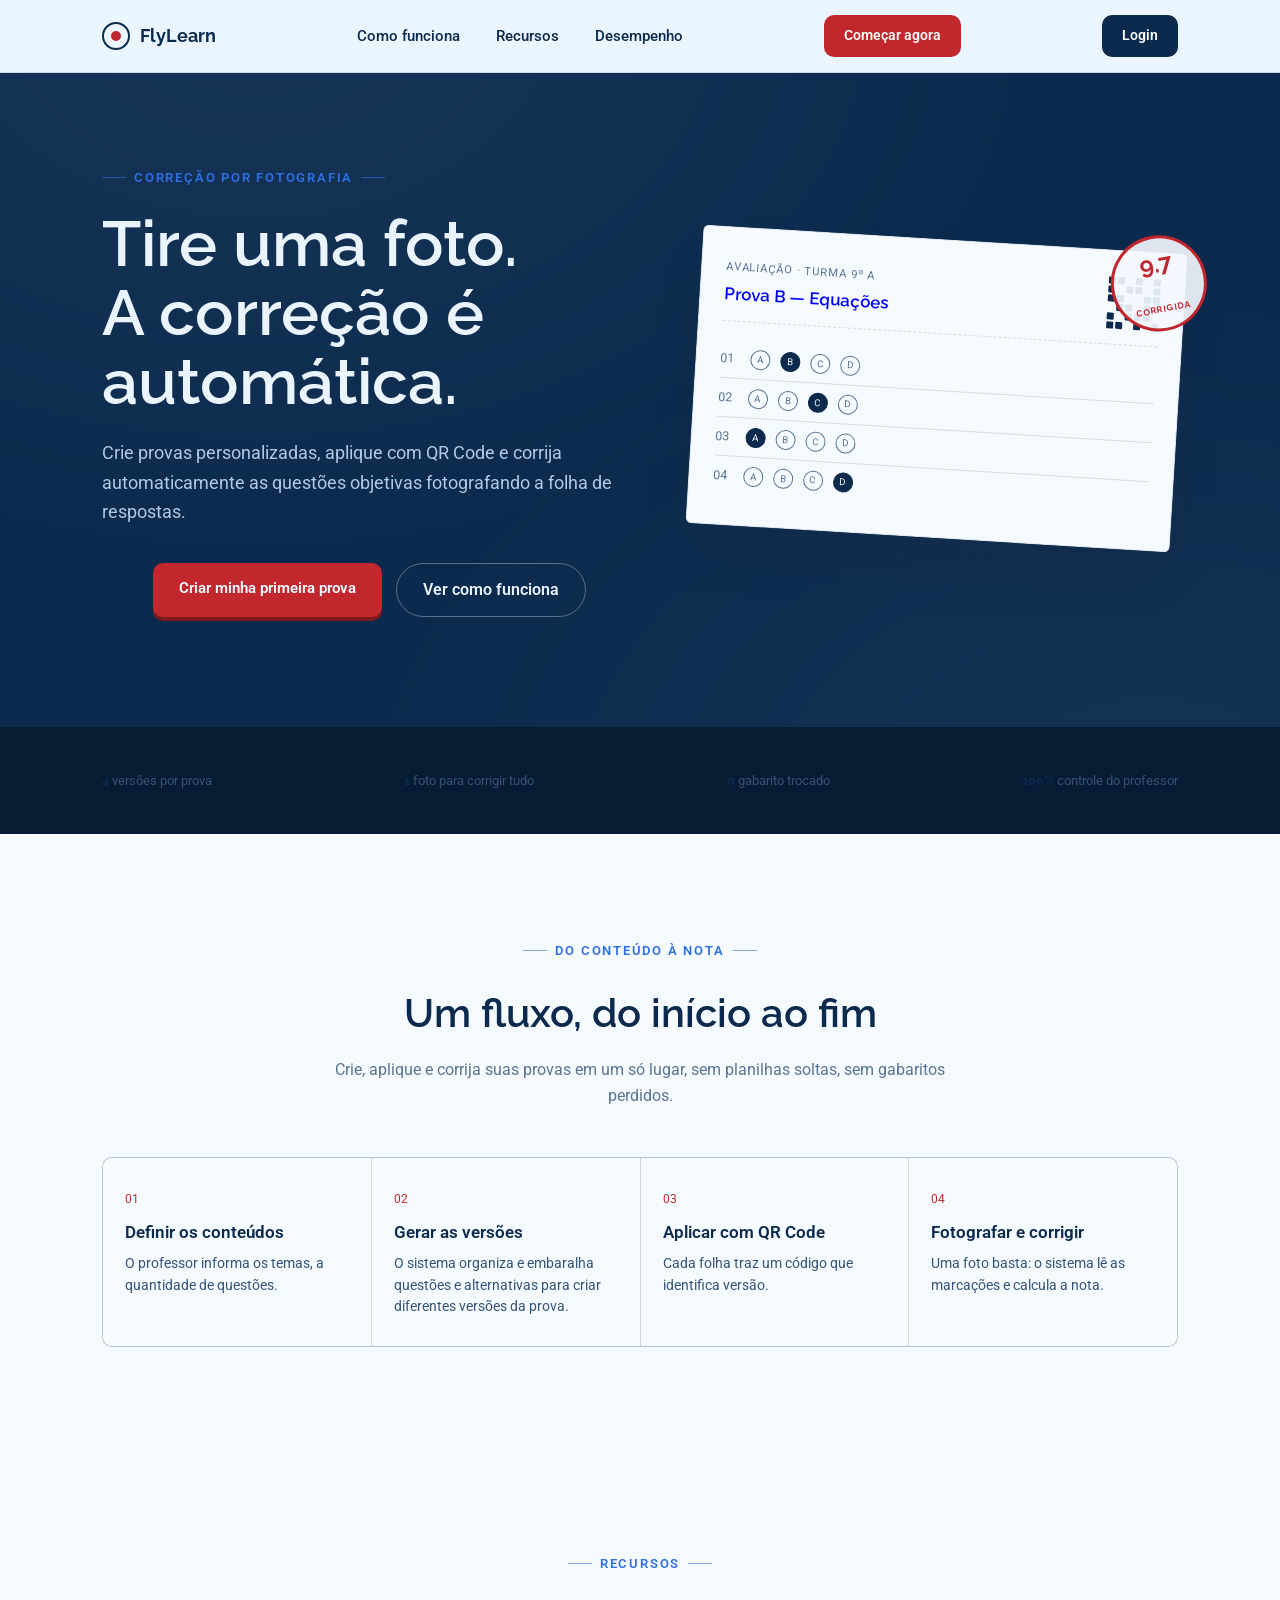
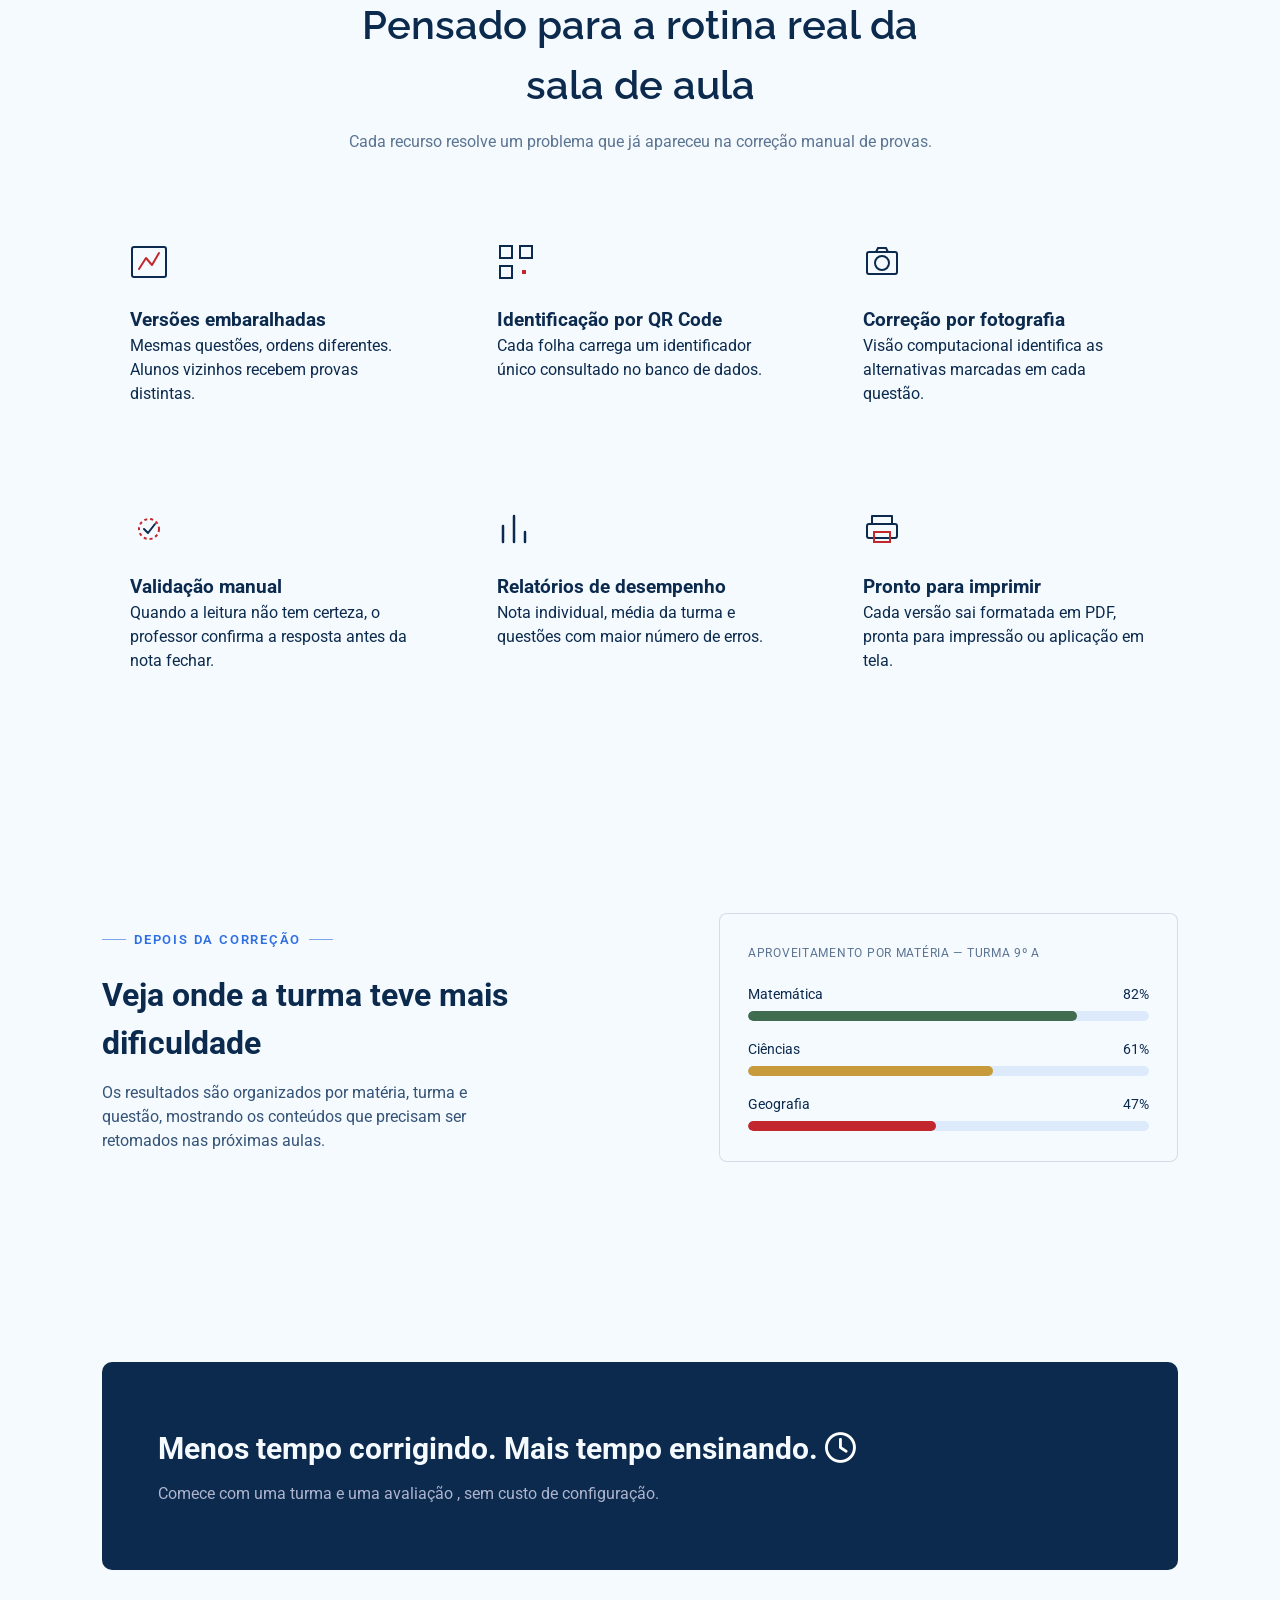
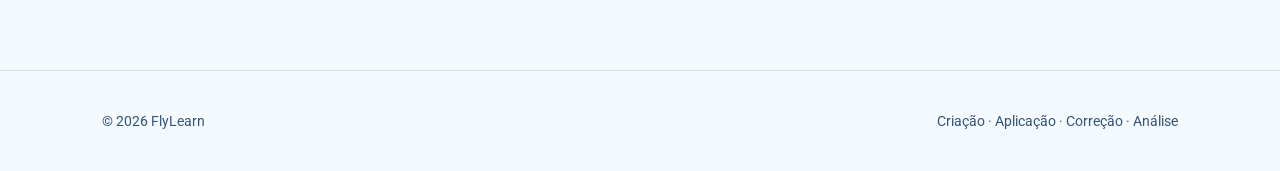
==== commit b4bedc36: "Add files via upload" ====
--- a/Frontend/index.html
+++ b/Frontend/index.html
@@ -10,7 +10,6 @@
 <link rel="stylesheet" href="styles.css">
 </head>
 <body>
-
 <nav>
   <div class="wrap">
     <div class="brand"><span class="brand-mark"></span>FlyLearn</div>
@@ -23,7 +22,6 @@
     <a class="nav-button" style="background-color:#0b2a4d; color:white;"href="login.html">Login</a>
   </div>
 </nav>
-
 <header class="hero">
   <div class="wrap">
     <div>
@@ -35,14 +33,13 @@
         <a class="btn-ghost" href="#como-funciona">Ver como funciona</a>
       </div>
     </div>
-    
     <div class="sheet-stage">
       <div class="sheet">
         <div class="stamp"><span class="pct">9.7</span><span class="sub">Corrigida</span></div>
         <div class="sheet-head">
           <div>
             <span class="label">Avaliação · Turma 9º A</span>
-            <div class="title">Prova B — Equações</div>
+            <div class="title" style="color:blue">Prova B — Equações</div>
           </div>
           <div class="qr" aria-hidden="true">
             <i></i><i></i><i class="off"></i><i></i><i class="off"></i><i></i>
@@ -199,7 +196,6 @@
     </div>
   </div>
 </section>
-
 <footer>
   <div class="wrap">
     <span>© 2026 FlyLearn</span>
--- a/Frontend/styles.css
+++ b/Frontend/styles.css
@@ -1,510 +1,2516 @@
+@import url('https://fonts.googleapis.com/css2?family=Caveat:wght@600;700&family=Raleway:wght@500;600;700;800&family=Roboto:wght@400;500;600;700&display=swap');
+
 :root{
-    --paper: #b5c5d8;
-    --paper-light: #cfd6b3;
-    --ink: #1C2541;
-    --ink-soft: #3A4360;
-    --graphite: #5B5B52;
-    --red: #C1272D;
-    --green: #3F6C4E;
-    --line: rgba(28,37,65,0.14);
-    --radius: 4px;
-  }
-
-  *{ box-sizing:border-box; margin:0; padding:0; }
-
-  html{ scroll-behavior:smooth; }
+  --paper:#DCEAFB;
+  --paper-light:#F5FAFF;
+  --paper-line:#D3E6F8;
+
+  --chalkboard:#0B2A4D;
+  --chalkboard-dark:#071B33;
+  --chalk:#EAF4FF;
+  --chalk-dim:#AFC9E8;
+
+  --ink:#0B2A4D;
+  --ink-soft:#345377;
+  --ink-blue:#1D4E89;
+  --ink-light:#5B7492;
+  --graphite:#5B7492;
+
+  --pencil:#2F6FE4;
+  --red:#C1272D;
+  --margin-red:#C1272D;
+  --green:#3F6C4E;
+
+  --line:rgba(11,42,77,0.14);
+  --border:#DCEAF7;
+
+  --radius:10px;
+  --shadow:0 18px 40px -20px rgba(7,27,51,0.35);
+}
+
+/* ---------- BASE ---------- */
+
+*{
+  box-sizing:border-box;
+  margin:0;
+  padding:0;
+}
+
+html{
+  scroll-behavior:smooth;
+}
+
+body{
+  margin:0;
+  background:var(--paper-light);
+  color:var(--ink);
+  font-family:'Roboto',sans-serif;
+  line-height:1.5;
+  -webkit-font-smoothing:antialiased;
+}
+
+a{
+  color:inherit;
+  text-decoration:none;
+}
+
+a:hover,
+a:focus,
+a:active,
+a:visited{
+  text-decoration:none;
+}
+
+/* ---------- TIPOGRAFIA ---------- */
+
+strong,
+b{
+  font-family:'Raleway',sans-serif;
+  font-weight:700;
+}
+
+button,
+input,
+select,
+textarea{
+  font:inherit;
+}
+
+button,
+.btn-primary,
+.btn-ghost,
+.btn-generate,
+.btn-small,
+.btn-danger-ghost,
+.btn-full,
+.nav-button,
+.nav-cta{
+  font-family:'Roboto',sans-serif;
+  text-decoration:none;
+}
+
+button{
+  font-family:inherit;
+}
+
+img{
+  max-width:100%;
+}
+
+:focus-visible{
+  outline:3px solid var(--pencil);
+  outline-offset:2px;
+}
+
+.display{
+  font-family:'Raleway',sans-serif;
+}
+
+.hand{
+  font-family:'Caveat',cursive;
+}
+
+.mono{
+  font-family:'Roboto',sans-serif;
+}
+
+@media (prefers-reduced-motion:reduce){
+  html{
+    scroll-behavior:auto;
+  }
+
+  *,
+  *::before,
+  *::after{
+    animation-duration:.001ms !important;
+    transition-duration:.001ms !important;
+    scroll-behavior:auto !important;
+  }
+}
+
+/* =========================================================
+   ACESSIBILIDADE
+   ========================================================= */
+
+.skip-link{
+  position:absolute;
+  left:-9999px;
+  top:0;
+  background:var(--pencil);
+  color:#fff;
+  padding:10px 16px;
+  border-radius:0 0 8px 0;
+  font-weight:700;
+  z-index:200;
+}
+
+.skip-link:focus{
+  left:0;
+}
+
+/* =========================================================
+   NAVEGAÇÃO PÚBLICA
+   ========================================================= */
+
+.nav{
+  position:sticky;
+  top:0;
+  z-index:40;
+  display:flex;
+  align-items:center;
+  justify-content:space-between;
+  padding:16px 32px;
+  background:var(--chalkboard);
+  color:white;
+  border-bottom:3px solid var(--chalkboard-dark);
+}
+
+.nav-brand{
+  display:flex;
+  align-items:center;
+  gap:10px;
+  font-family:'Raleway',sans-serif;
+  font-weight:700;
+  font-size:1.35rem;
+  text-decoration:none;
+  color:var(--chalk);
+}
+
+.nav-brand .dot{
+  width:12px;
+  height:12px;
+  border-radius:50%;
+  background:var(--pencil);
+  display:inline-block;
+}
+
+.nav-links{
+  display:flex;
+  gap:28px;
+  font-size:.95rem;
+  font-weight:500;
+  align-items:center;
+}
+
+.nav-links a{
+  text-decoration:none;
+  color:var(--chalk-dim);
+  transition:color .15s;
+}
+
+.nav-links a:hover{
+  color:var(--chalk);
+}
+
+.nav-cta{
+  background:var(--pencil);
+  color:#fff;
+  padding:9px 18px;
+  border-radius:999px;
+  font-weight:700;
+  font-size:.9rem;
+  text-decoration:none;
+  border:none;
+  cursor:pointer;
+}
+
+/* =========================================================
+   NAV / LANDING ALTERNATIVA
+   ========================================================= */
+
+nav{
+  position:sticky;
+  top:0;
+  z-index:50;
+  background:rgba(234,244,255,.9);
+  backdrop-filter:blur(6px);
+  border-bottom:1px solid var(--line);
+}
+
+nav .wrap{
+  display:flex;
+  align-items:center;
+  justify-content:space-between;
+  height:72px;
+}
+
+.wrap{
+  max-width:1140px;
+  margin:0 auto;
+  padding:0 32px;
+}
+
+.brand{
+  display:flex;
+  align-items:center;
+  gap:10px;
+  font-family:'Raleway',sans-serif;
+  font-weight:700;
+  font-size:1.15rem;
+}
+
+.brand-mark{
+  width:28px;
+  height:28px;
+  border:2px solid var(--ink);
+  border-radius:50%;
+  display:grid;
+  place-items:center;
+  position:relative;
+}
+
+.brand-mark::after{
+  content:"";
+  width:10px;
+  height:10px;
+  border-radius:50%;
+  background:var(--red);
+}
+
+nav ul{
+  list-style:none;
+  display:flex;
+  gap:36px;
+  font-size:.92rem;
+  font-weight:500;
+}
+
+nav ul li a{
+  text-decoration:none;
+  padding-bottom:4px;
+  border-bottom:2px solid transparent;
+  transition:border-color .2s ease;
+}
+
+nav ul li a:hover,
+nav ul li a:focus-visible{
+  border-color:var(--red);
+  outline:none;
+}
+
+.nav-button{
+  padding:10px 20px;
+  border-radius:var(--radius);
+  text-decoration:none;
+  font-size:.9rem;
+  font-weight:600;
+  transition:transform .15s ease,box-shadow .15s ease;
+}
+
+.nav-button:hover{
+  transform:translateY(-2px);
+  box-shadow:0 6px 0 #7c1a1e;
+}
+
+/* =========================================================
+   HERO
+   ========================================================= */
+
+.hero{
+  background:
+    radial-gradient(ellipse at 20% -10%,rgba(255,255,255,.05),transparent 55%),
+    radial-gradient(ellipse at 90% 110%,rgba(255,255,255,.04),transparent 50%),
+    var(--chalkboard);
+  color:var(--chalk);
+  padding:88px 32px 110px;
+  position:relative;
+  overflow:hidden;
+}
+
+.hero-inner{
+  max-width:920px;
+  margin:0 auto;
+  text-align:center;
+  position:relative;
+  z-index:2;
+}
+
+.eyebrow{
+  display:inline-flex;
+  align-items:center;
+  gap:8px;
+  font-size:.8rem;
+  letter-spacing:.14em;
+  text-transform:uppercase;
+  color:var(--pencil);
+  font-weight:600;
+  margin-bottom:22px;
+}
+
+.eyebrow::before,
+.eyebrow::after{
+  content:"";
+  width:24px;
+  height:1px;
+  background:var(--pencil);
+  opacity:.6;
+}
+
+.hero h1{
+  font-size:clamp(2.2rem,5vw,4rem);
+  line-height:1.08;
+  margin:0 0 22px;
+  font-weight:600;
+  font-family:'Raleway',sans-serif;
+}
+
+.hero h1 .underline{
+  position:relative;
+  white-space:nowrap;
+}
+
+.hero h1 .underline svg{
+  position:absolute;
+  left:0;
+  bottom:-10px;
+  width:100%;
+  height:14px;
+}
+
+.hero p.lead{
+  font-size:1.15rem;
+  color:var(--chalk-dim);
+  max-width:560px;
+  margin:0 auto 36px;
+  line-height:1.6;
+}
+
+.hero-actions{
+  display:flex;
+  gap:14px;
+  justify-content:center;
+  flex-wrap:wrap;
+}
+
+.chalk-dust{
+  position:absolute;
+  inset:0;
+  pointer-events:none;
+  background-image:radial-gradient(rgba(234,244,255,.5) 1px,transparent 1px);
+  background-size:34px 34px;
+  opacity:.05;
+}
+
+.margin-note{
+  position:absolute;
+  font-family:'Caveat',cursive;
+  color:var(--pencil);
+  font-size:1.3rem;
+  line-height:1.2;
+  opacity:.9;
+  transform:rotate(-6deg);
+  display:none;
+}
+
+.margin-note.n1{
+  top:70px;
+  right:6%;
+  display:block;
+}
+
+/* ---------- HERO ALTERNATIVO ---------- */
+
+.hero .wrap{
+  display:grid;
+  grid-template-columns:1.05fr .95fr;
+  gap:56px;
+  align-items:center;
+}
+
+.hero h1 em{
+  font-style:normal;
+  position:relative;
+  display:inline-block;
+}
+
+.hero h1 em::after{
+  content:"";
+  position:absolute;
+  left:-4px;
+  right:-4px;
+  bottom:6px;
+  height:.4em;
+  background:rgba(193,39,45,.22);
+  z-index:-1;
+  transform:skewX(-6deg);
+}
+
+.hero .wrap .hero-actions{
+  margin-top:34px;
+}
+
+.hero .wrap .hero-actions .btn-primary{
+  background:var(--red);
+  color:var(--paper-light);
+  padding:14px 26px;
+  border-radius:var(--radius);
+  text-decoration:none;
+  font-weight:600;
+  font-size:.95rem;
+  display:inline-block;
+  box-shadow:0 4px 0 #7c1a1e;
+}
+
+/* =========================================================
+   BOTÕES
+   ========================================================= */
+
+.btn-primary{
+  background:var(--pencil);
+  color:#fff;
+  padding:14px 28px;
+  border-radius:999px;
+  font-weight:700;
+  font-size:1rem;
+  border:none;
+  cursor:pointer;
+  text-decoration:none;
+  display:inline-block;
+  transition:transform .15s,box-shadow .15s;
+}
+
+.btn-primary:hover{
+  transform:translateY(-2px);
+  box-shadow:0 10px 22px -8px rgba(47,111,228,.55);
+}
+
+.btn-ghost{
+  background:transparent;
+  color:var(--chalk);
+  padding:14px 26px;
+  border-radius:999px;
+  font-weight:600;
+  font-size:1rem;
+  border:1.5px solid rgba(234,244,255,.35);
+  cursor:pointer;
+  text-decoration:none;
+  display:inline-block;
+  transition:border-color .15s;
+}
+
+.btn-ghost:hover{
+  border-color:var(--chalk);
+}
+
+.btn-generate{
+  background:var(--red);
+  color:#fff;
+  border:none;
+  border-radius:999px;
+  padding:15px 30px;
+  font-weight:700;
+  font-size:1rem;
+  cursor:pointer;
+  display:inline-flex;
+  align-items:center;
+  justify-content:center;
+  gap:10px;
+  transition:transform .15s,box-shadow .15s;
+}
+
+.btn-generate:hover{
+  transform:translateY(-2px);
+  box-shadow:0 12px 24px -10px rgba(193,39,45,.5);
+}
+
+.btn-generate:disabled{
+  opacity:.6;
+  cursor:progress;
+  transform:none;
+}
+
+.btn-small{
+  background:#fff;
+  border:1.5px solid #C9DCEF;
+  color:var(--ink);
+  padding:9px 16px;
+  border-radius:999px;
+  font-size:.86rem;
+  font-weight:600;
+  cursor:pointer;
+  text-decoration:none;
+  display:inline-flex;
+  align-items:center;
+  gap:6px;
+}
+
+.btn-small:hover{
+  border-color:var(--ink-blue);
+}
+
+.btn-small.active{
+  background:var(--ink-blue);
+  border-color:var(--ink-blue);
+  color:#fff;
+}
+
+.btn-danger-ghost{
+  background:#fff;
+  border:1.5px solid var(--red);
+  color:var(--red);
+  padding:9px 16px;
+  border-radius:999px;
+  font-size:.86rem;
+  font-weight:600;
+  cursor:pointer;
+}
+
+.btn-full{
+  width:100%;
+  justify-content:center;
+}
+
+.spinner{
+  width:16px;
+  height:16px;
+  border-radius:50%;
+  border:2.5px solid rgba(255,255,255,.4);
+  border-top-color:#fff;
+  animation:spin .7s linear infinite;
+  display:none;
+}
+
+.spinner.on{
+  display:inline-block;
+}
+
+@keyframes spin{
+  to{
+    transform:rotate(360deg);
+  }
+}
+
+/* =========================================================
+   STRIP
+   ========================================================= */
+
+.strip{
+  background:var(--chalkboard-dark);
+  color:var(--chalk-dim);
+  padding:22px 32px;
+  text-align:center;
+  font-size:.92rem;
+}
+
+.strip strong{
+  color:var(--chalk);
+}
+
+.strip .wrap{
+  display:flex;
+  justify-content:space-between;
+  padding:22px 32px;
+  flex-wrap:wrap;
+  gap:16px;
+}
+
+.strip .item{
+  font-size:.82rem;
+  color:var(--ink-soft);
+}
+
+.strip .item b{
+  color:var(--ink);
+}
+
+/* =========================================================
+   SEÇÕES / LANDING
+   ========================================================= */
+
+.section{
+  max-width:1080px;
+  margin:0 auto;
+  padding:84px 32px;
+}
+
+section{
+  padding:100px 0;
+}
+
+.section-head{
+  max-width:640px;
+  margin:0 auto 48px;
+  text-align:center;
+}
+
+.section-head .kicker,
+.section-head .tag{
+  font-size:.8rem;
+  letter-spacing:.12em;
+  text-transform:uppercase;
+  color:var(--red);
+  font-weight:700;
+  margin-bottom:10px;
+}
+
+.section-head h2{
+  font-family:'Raleway',sans-serif;
+  font-size:clamp(1.8rem,3.4vw,2.5rem);
+  margin:0 0 14px;
+  font-weight:600;
+}
+
+.section-head p{
+  color:var(--ink-light);
+  line-height:1.6;
+  font-size:1.02rem;
+}
+
+.steps{
+  display:grid;
+  grid-template-columns:repeat(3,1fr);
+  gap:24px;
+}
+
+.step-card{
+  background:var(--paper-light);
+  border:1px solid var(--border);
+  border-radius:var(--radius);
+  padding:26px 22px;
+  position:relative;
+}
+
+.step-card .num{
+  font-family:'Raleway',sans-serif;
+  font-size:2.1rem;
+  color:var(--red);
+  font-weight:700;
+  opacity:.85;
+}
+
+.step-card h3{
+  font-size:1.08rem;
+  margin:10px 0 8px;
+  font-family:'Raleway',sans-serif;
+  font-weight:600;
+}
+
+.step-card p{
+  color:var(--ink-light);
+  font-size:.94rem;
+  line-height:1.55;
+  margin:0;
+}
+
+/* =========================================================
+   PIPELINE
+   ========================================================= */
+
+.pipeline{
+  display:grid;
+  grid-template-columns:repeat(4,1fr);
+  gap:1px;
+  background:var(--line);
+  border:1px solid var(--line);
+  border-radius:var(--radius);
+  overflow:hidden;
+}
+
+.pipe-step{
+  background:var(--paper-light);
+  padding:28px 22px;
+  position:relative;
+}
+
+.pipe-step .num{
+  font-size:.78rem;
+  color:var(--red);
+}
+
+.pipe-step h3{
+  margin-top:10px;
+  font-size:1.05rem;
+  font-weight:600;
+}
+
+.pipe-step p{
+  margin-top:8px;
+  font-size:.9rem;
+  color:var(--ink-soft);
+}
+
+/* =========================================================
+   FEATURES
+   ========================================================= */
+
+.feature-grid{
+  display:grid;
+  grid-template-columns:repeat(3,1fr);
+  gap:24px;
+}
+
+.feature-card{
+  padding:24px;
+  border-radius:var(--radius);
+  border:1px solid var(--border);
+  background:var(--paper-light);
+}
+
+.feature-card .icon{
+  font-size:1.6rem;
+  margin-bottom:10px;
+  display:block;
+}
+
+.feature-card h3{
+  font-family:'Raleway',sans-serif;
+  font-size:1.05rem;
+  margin:0 0 6px;
+  font-weight:600;
+}
+
+.feature-card p{
+  color:var(--ink-light);
+  font-size:.92rem;
+  margin:0;
+  line-height:1.5;
+}
+
+.feature{
+  background:var(--paper-light);
+  padding:40px 28px;
+}
+
+.ficon{
+  width:38px;
+  height:38px;
+  margin-bottom:18px;
+}
+
+/* =========================================================
+   CTA
+   ========================================================= */
+
+.cta-band{
+  background:var(--chalkboard);
+  color:var(--chalk);
+  border-radius:16px;
+  padding:56px 40px;
+  text-align:center;
+  max-width:1080px;
+  margin:0 auto 90px;
+}
+
+.cta-band h2{
+  font-family:'Raleway',sans-serif;
+  font-size:clamp(1.6rem,3vw,2.2rem);
+  margin:0 0 14px;
+}
+
+.cta-band p{
+  color:var(--chalk-dim);
+  max-width:480px;
+  margin:0 auto 28px;
+  line-height:1.6;
+}
+
+.cta{
+  background:var(--ink);
+  color:var(--paper-light);
+  border-radius:10px;
+  padding:64px 56px;
+  justify-content:space-between;
+  align-items:center;
+  gap:32px;
+}
+
+.cta h2{
+  color:var(--paper-light);
+  font-size:1.9rem;
+  max-width:150ch;
+}
+
+.cta p{
+  color:#AEB4CE;
+  margin-top:10px;
+}
+
+/* =========================================================
+   FOOTER
+   ========================================================= */
+
+footer.site-footer{
+  background:var(--chalkboard-dark);
+  color:var(--chalk-dim);
+  padding:40px 32px;
+  text-align:center;
+  font-size:.85rem;
+}
+
+footer.site-footer .hand{
+  color:var(--pencil);
+  font-size:1.4rem;
+}
+
+footer{
+  border-top:1px solid var(--line);
+  padding:40px 0;
+}
+
+footer .wrap{
+  display:flex;
+  justify-content:space-between;
+  align-items:center;
+  font-size:.85rem;
+  color:var(--ink-soft);
+  flex-wrap:wrap;
+  gap:12px;
+}
+
+/* =========================================================
+   FORMULÁRIOS
+   ========================================================= */
+
+.field{
+  display:flex;
+  flex-direction:column;
+  gap:6px;
+}
+
+.field.full{
+  grid-column:1/-1;
+}
+
+.field label{
+  font-size:.82rem;
+  font-weight:600;
+  color:var(--ink-blue);
+  letter-spacing:.01em;
+}
+
+.field select,
+.field input[type="text"],
+.field input[type="email"],
+.field input[type="password"],
+.field input[type="number"],
+.field textarea{
+  font-family:'Roboto',sans-serif;
+  border:1.5px solid #C9DCEF;
+  background:#fff;
+  border-radius:8px;
+  padding:11px 12px;
+  font-size:.96rem;
+  color:var(--ink);
+  width:100%;
+}
+
+.field textarea{
+  resize:vertical;
+  min-height:70px;
+}
+
+.field select:focus,
+.field input:focus,
+.field textarea:focus{
+  border-color:var(--ink-blue);
+}
+
+.form-grid{
+  display:grid;
+  grid-template-columns:1fr 1fr;
+  gap:20px 24px;
+}
+
+.form-grid-two-columns{
+  grid-template-columns:1fr 1fr;
+}
+
+.chip-group{
+  display:flex;
+  flex-wrap:wrap;
+  gap:10px;
+}
+
+.chip{
+  border:1.5px solid #C9DCEF;
+  border-radius:999px;
+  padding:8px 16px;
+  font-size:.88rem;
+  cursor:pointer;
+  user-select:none;
+  background:#fff;
+  color:var(--ink);
+  transition:all .12s;
+}
+
+.chip input{
+  display:none;
+}
+
+.chip.checked{
+  background:var(--ink-blue);
+  border-color:var(--ink-blue);
+  color:#fff;
+}
+
+.form-actions{
+  display:flex;
+  align-items:center;
+  gap:16px;
+  margin-top:32px;
+  flex-wrap:wrap;
+}
+
+.form-actions.form-actions-top{
+  margin-top:24px;
+}
+
+.form-actions.form-actions-full .btn-generate{
+  width:100%;
+  justify-content:center;
+}
+
+.form-actions-login{
+  margin-top:24px;
+}
+
+.form-actions-recovery{
+  margin-top:20px;
+}
+
+.form-hint{
+  font-size:.85rem;
+  color:var(--ink-light);
+}
+
+.error-box{
+  display:none;
+  margin-top:20px;
+  background:#FBEAE6;
+  border:1px solid var(--red);
+  color:#7A2A1B;
+  padding:14px 16px;
+  border-radius:8px;
+  font-size:.9rem;
+}
+
+.error-box.show{
+  display:block;
+}
+
+.success-box{
+  display:none;
+  margin-top:20px;
+  background:#EAF5EE;
+  border:1px solid #2E6B47;
+  color:#1E5236;
+  padding:14px 16px;
+  border-radius:8px;
+  font-size:.9rem;
+}
+
+.success-box.show{
+  display:block;
+}
+
+/* =========================================================
+   NOTEBOOK
+   ========================================================= */
+
+.notebook{
+  background:
+    linear-gradient(
+      90deg,
+      transparent 0 54px,
+      var(--red) 54px,
+      var(--red) 56px,
+      transparent 56px
+    ),
+    repeating-linear-gradient(
+      var(--paper-light),
+      var(--paper-light) 33px,
+      var(--paper-line) 34px
+    );
+  background-color:var(--paper-light);
+  border:1px solid var(--border);
+  border-radius:14px;
+  box-shadow:var(--shadow);
+  padding:44px 40px 44px 74px;
+}
+
+.notebook h2,
+.notebook h1{
+  font-family:'Raleway',sans-serif;
+  font-weight:600;
+  font-size:1.7rem;
+  margin:0 0 6px;
+}
+
+.notebook .sub{
+  color:var(--ink-light);
+  font-size:.95rem;
+  margin:0 0 30px;
+}
+
+/* =========================================================
+   AUTENTICAÇÃO
+   ========================================================= */
+
+.auth-wrap{
+  min-height:100vh;
+  display:flex;
+  align-items:center;
+  justify-content:center;
+  background:var(--chalkboard);
+  padding:32px;
+  position:relative;
+  overflow:hidden;
+}
+
+.auth-card{
+  position:relative;
+  z-index:2;
+  width:100%;
+  max-width:440px;
+  background:
+    linear-gradient(
+      90deg,
+      transparent 0 34px,
+      var(--red) 34px,
+      var(--red) 36px,
+      transparent 36px
+    ),
+    repeating-linear-gradient(
+      var(--paper-light),
+      var(--paper-light) 33px,
+      var(--paper-line) 34px
+    );
+  border-radius:16px;
+  box-shadow:var(--shadow);
+  padding:40px 36px;
+  padding-left:58px;
+}
+
+.auth-brand{
+  display:flex;
+  align-items:center;
+  gap:10px;
+  font-family:'Raleway',sans-serif;
+  font-weight:700;
+  font-size:1.3rem;
+  margin-bottom:22px;
+  color:var(--ink);
+  text-decoration:none;
+}
+
+.auth-brand .dot{
+  width:11px;
+  height:11px;
+  border-radius:50%;
+  background:var(--pencil);
+  display:inline-block;
+}
+
+.auth-card h1{
+  font-family:'Raleway',sans-serif;
+  font-size:1.6rem;
+  margin:0 0 8px;
+  font-weight:600;
+}
+
+.auth-card p.sub{
+  color:var(--ink-light);
+  font-size:.92rem;
+  margin:0 0 26px;
+}
+
+.auth-fields{
+  display:flex;
+  flex-direction:column;
+  gap:18px;
+}
+
+.auth-foot{
+  margin-top:22px;
+  text-align:center;
+  font-size:.9rem;
+  color:var(--ink-light);
+}
+
+.auth-foot a{
+  color:var(--ink-blue);
+  font-weight:600;
+  text-decoration:none;
+}
+
+.auth-back{
+  position:absolute;
+  top:24px;
+  left:28px;
+  background:transparent;
+  color:var(--chalk-dim);
+  padding:6px 10px;
+  text-decoration:none;
+  font-size:.9rem;
+  border-radius:3px;
+  z-index:3;
+  transition:background-color .2s ease,color .2s ease;
+}
+
+.auth-back:hover{
+  background-color:#fff;
+  color:var(--ink);
+}
+
+/* ---------- LOGIN / RECUPERAÇÃO ---------- */
+
+.forgot-password-wrap{
+  text-align:right;
+  margin-top:10px;
+}
+
+.forgot-password{
+  font-family:'Roboto',sans-serif;
+  font-size:.86rem;
+  color:var(--ink-blue);
+  font-weight:600;
+  text-decoration:none;
+}
+
+.forgot-password:hover{
+  text-decoration:none;
+}
+
+.recovery-card{
+  max-width:400px;
+}
+
+.recovery-step-2{
+  display:none;
+}
+
+.recovery-field-code{
+  margin-bottom:16px;
+}
+
+/* =========================================================
+   APP SHELL / DASHBOARD
+   ========================================================= */
+
+.app-shell{
+  display:flex;
+  min-height:100vh;
+}
+
+.sidebar{
+  width:236px;
+  flex-shrink:0;
+  background:var(--chalkboard);
+  color:var(--chalk);
+  padding:26px 18px;
+  display:flex;
+  flex-direction:column;
+  position:sticky;
+  top:0;
+  height:100vh;
+}
+
+.sidebar .nav-brand{
+  margin-bottom:30px;
+  padding-left:6px;
+}
+
+.sidebar nav{
+  display:flex;
+  flex-direction:column;
+  gap:4px;
+  flex:1;
+  background:none;
+  border:none;
+  position:static;
+  backdrop-filter:none;
+}
+
+.sidebar nav a{
+  display:flex;
+  align-items:center;
+  gap:11px;
+  padding:11px 12px;
+  border-radius:8px;
+  color:var(--chalk-dim);
+  text-decoration:none;
+  font-weight:500;
+  font-size:.94rem;
+  border:none;
+}
+
+.sidebar nav a .ic{
+  font-size:1.05rem;
+  width:20px;
+  text-align:center;
+}
+
+.sidebar nav a:hover{
+  background:rgba(255,255,255,.06);
+  color:var(--chalk);
+}
+
+.sidebar nav a.active{
+  background:rgba(47,111,228,.16);
+  color:var(--pencil);
+  font-weight:700;
+}
+
+.sidebar .sidebar-foot{
+  border-top:1px solid rgba(255,255,255,.12);
+  padding-top:14px;
+  margin-top:14px;
+}
+
+.sidebar .sidebar-foot a{
+  display:flex;
+  align-items:center;
+  gap:11px;
+  padding:10px 12px;
+  border-radius:8px;
+  color:var(--chalk-dim);
+  text-decoration:none;
+  font-size:.9rem;
+}
+
+.sidebar .sidebar-foot a:hover{
+  color:var(--chalk);
+}
+
+.main{
+  flex:1;
+  min-width:0;
+  background:var(--paper-light);
+}
+
+.topbar{
+  display:flex;
+  justify-content:space-between;
+  align-items:center;
+  padding:22px 36px;
+  border-bottom:1px solid var(--border);
+  gap:16px;
+  flex-wrap:wrap;
+}
+
+.topbar h1{
+  font-family:'Raleway',sans-serif;
+  font-size:1.5rem;
+  margin:0;
+  font-weight:600;
+}
+
+.topbar .topbar-sub{
+  color:var(--ink-light);
+  font-size:.9rem;
+  margin-top:4px;
+}
+
+.avatar{
+  width:38px;
+  height:38px;
+  border-radius:50%;
+  background:var(--ink-blue);
+  color:#fff;
+  display:flex;
+  align-items:center;
+  justify-content:center;
+  font-weight:700;
+  font-family:'Raleway',sans-serif;
+  flex-shrink:0;
+}
+
+.content{
+  padding:36px;
+  max-width:1200px;
+}
+
+/* =========================================================
+   DASHBOARD CARDS
+   ========================================================= */
+
+.stat-grid{
+  display:grid;
+  grid-template-columns:repeat(4,1fr);
+  gap:18px;
+  margin-bottom:36px;
+}
+
+.stat-card{
+  background:#fff;
+  border:1px solid var(--border);
+  border-radius:var(--radius);
+  padding:20px;
+}
+
+.stat-card .stat-num{
+  font-family:'Raleway',sans-serif;
+  font-size:2rem;
+  font-weight:700;
+  color:var(--ink-blue);
+}
+
+.stat-card .stat-label{
+  font-size:.85rem;
+  color:var(--ink-light);
+  margin-top:4px;
+}
+
+.panel{
+  background:#fff;
+  border:1px solid var(--border);
+  border-radius:var(--radius);
+  padding:28px;
+  margin-bottom:24px;
+}
+
+.panel h2{
+  font-family:'Raleway',sans-serif;
+  font-size:1.2rem;
+  margin:0 0 4px;
+  font-weight:600;
+}
+
+.panel p.sub{
+  color:var(--ink-light);
+  font-size:.9rem;
+  margin:0 0 20px;
+}
+
+.quick-actions{
+  display:grid;
+  grid-template-columns:repeat(3,1fr);
+  gap:16px;
+}
+
+.quick-action{
+  display:block;
+  border:1.5px dashed #C9DCEF;
+  border-radius:10px;
+  padding:20px;
+  text-decoration:none;
+  color:var(--ink);
+  transition:border-color .15s,background .15s;
+}
+
+.quick-action:hover{
+  border-color:var(--pencil);
+  background:#EAF2FE;
+  border-style:solid;
+}
+
+.quick-action .qa-ic{
+  font-size:1.4rem;
+}
+
+.quick-action h3{
+  font-family:'Raleway',sans-serif;
+  font-size:1rem;
+  margin:8px 0 4px;
+  font-weight:600;
+}
+
+.quick-action p{
+  margin:0;
+  font-size:.86rem;
+  color:var(--ink-light);
+}
+
+/* =========================================================
+   LISTAS RECENTES
+   ========================================================= */
+
+.recent-list{
+  display:flex;
+  flex-direction:column;
+}
+
+.recent-item{
+  display:flex;
+  justify-content:space-between;
+  align-items:center;
+  gap:14px;
+  padding:16px 0;
+  border-bottom:1px solid var(--border);
+  flex-wrap:wrap;
+}
+
+.recent-item:last-child{
+  border-bottom:none;
+}
+
+.recent-item .ri-main{
+  display:flex;
+  gap:14px;
+  align-items:flex-start;
+}
+
+.recent-item .ri-ic{
+  width:38px;
+  height:38px;
+  border-radius:9px;
+  background:#EAF2FE;
+  display:flex;
+  align-items:center;
+  justify-content:center;
+  font-size:1.05rem;
+  flex-shrink:0;
+}
+
+.recent-item h4{
+  margin:0 0 3px;
+  font-size:.96rem;
+  font-weight:600;
+}
+
+.recent-item .meta{
+  font-size:.82rem;
+  color:var(--ink-light);
+}
+
+.tag{
+  display:inline-block;
+  font-size:.74rem;
+  font-weight:700;
+  text-transform:uppercase;
+  letter-spacing:.04em;
+  padding:3px 9px;
+  border-radius:999px;
+  background:#EAF0F6;
+  color:var(--ink-blue);
+}
+
+.tag.tag-red{
+  background:#FBEAE6;
+  color:var(--red);
+}
+
+.tag.tag-green{
+  background:#EAF5EE;
+  color:#2E6B47;
+}
+
+/* =========================================================
+   TURMAS E ALUNOS
+   ========================================================= */
+
+.turma-grid{
+  display:grid;
+  grid-template-columns:repeat(auto-fill,minmax(260px,1fr));
+  gap:18px;
+}
+
+.turma-card{
+  background:#fff;
+  border:1px solid var(--border);
+  border-radius:var(--radius);
+  padding:20px;
+  cursor:pointer;
+  transition:border-color .15s;
+}
+
+.turma-card:hover{
+  border-color:var(--pencil);
+}
+
+.turma-card.active{
+  border-color:var(--ink-blue);
+  box-shadow:0 0 0 2px rgba(29,78,137,.12);
+}
+
+.turma-card h3{
+  font-family:'Raleway',sans-serif;
+  font-size:1.05rem;
+  margin:0 0 4px;
+  font-weight:600;
+}
+
+.turma-card .meta{
+  font-size:.84rem;
+  color:var(--ink-light);
+}
+
+.turma-card .count{
+  margin-top:10px;
+  font-size:.8rem;
+  font-weight:700;
+  color:var(--ink-blue);
+}
+
+.new-turma-card{
+  border:1.5px dashed #C9DCEF;
+  border-radius:var(--radius);
+  padding:20px;
+  display:flex;
+  flex-direction:column;
+  align-items:center;
+  justify-content:center;
+  text-align:center;
+  gap:6px;
+  cursor:pointer;
+  color:var(--ink-light);
+  background:transparent;
+  font-family:inherit;
+  min-height:112px;
+}
+
+.new-turma-card:hover{
+  border-color:var(--pencil);
+  color:var(--ink);
+  background:#EAF2FE;
+  border-style:solid;
+}
+
+.new-turma-card .plus{
+  font-size:1.6rem;
+  color:var(--red);
+}
+
+.aluno-table{
+  width:100%;
+  border-collapse:collapse;
+  margin-top:6px;
+}
+
+.aluno-table th{
+  text-align:left;
+  font-size:.78rem;
+  text-transform:uppercase;
+  letter-spacing:.04em;
+  color:var(--ink-light);
+  padding:8px 10px;
+  border-bottom:1.5px solid var(--border);
+}
+
+.aluno-table td{
+  padding:10px;
+  border-bottom:1px solid var(--border);
+  font-size:.92rem;
+}
+
+.aluno-table tr:last-child td{
+  border-bottom:none;
+}
+
+.aluno-empty{
+  padding:26px;
+  text-align:center;
+  color:var(--ink-light);
+  font-size:.92rem;
+}
+
+.btn-icon-del{
+  background:none;
+  border:none;
+  color:var(--red);
+  cursor:pointer;
+  font-size:1rem;
+  padding:4px 8px;
+  border-radius:6px;
+}
+
+.btn-icon-del:hover{
+  background:#FBEAE6;
+}
+
+.add-aluno-row{
+  display:grid;
+  grid-template-columns:1.4fr 1fr 1fr auto;
+  gap:10px;
+  margin-top:16px;
+  align-items:end;
+}
+
+.modal-form-card{
+  background:#fff;
+  border-radius:14px;
+  max-width:420px;
+  width:100%;
+  padding:30px;
+  box-shadow:var(--shadow);
+}
+
+.modal-form-card h2{
+  font-family:'Raleway',sans-serif;
+  font-size:1.25rem;
+  margin:0 0 18px;
+  font-weight:600;
+}
+
+/* =========================================================
+   BIBLIOTECA
+   ========================================================= */
+
+.lib-toolbar{
+  display:flex;
+  gap:14px;
+  flex-wrap:wrap;
+  align-items:center;
+  justify-content:space-between;
+  margin-bottom:24px;
+}
+
+.lib-filters{
+  display:flex;
+  gap:10px;
+  flex-wrap:wrap;
+}
+
+.lib-grid{
+  display:grid;
+  grid-template-columns:repeat(auto-fill,minmax(270px,1fr));
+  gap:18px;
+}
+
+.lib-card{
+  background:#fff;
+  border:1px solid var(--border);
+  border-radius:var(--radius);
+  padding:20px;
+  display:flex;
+  flex-direction:column;
+  gap:10px;
+}
+
+.lib-card .lib-top{
+  display:flex;
+  justify-content:space-between;
+  align-items:flex-start;
+  gap:10px;
+}
+
+.lib-card h3{
+  font-family:'Raleway',sans-serif;
+  font-size:1.02rem;
+  margin:0;
+  font-weight:600;
+}
+
+.lib-card .meta{
+  font-size:.82rem;
+  color:var(--ink-light);
+}
+
+.lib-card .lib-actions{
+  display:flex;
+  gap:8px;
+  margin-top:auto;
+  padding-top:6px;
+}
+
+.search-input{
+  border:1.5px solid #C9DCEF;
+  border-radius:999px;
+  padding:10px 16px;
+  font-size:.92rem;
+  min-width:220px;
+}
+
+.search-input:focus{
+  border-color:var(--ink-blue);
+}
+
+/* =========================================================
+   WORKSHEET / ATIVIDADES
+   ========================================================= */
+
+.worksheet-toolbar{
+  display:flex;
+  justify-content:space-between;
+  align-items:center;
+  flex-wrap:wrap;
+  gap:12px;
+  margin-bottom:18px;
+}
+
+.worksheet-toolbar-result{
+  margin-top:22px;
+}
+
+.toolbar-btns{
+  display:flex;
+  gap:10px;
+  flex-wrap:wrap;
+}
+
+.worksheet{
+  background:var(--paper-light);
+  border:1px solid var(--border);
+  border-radius:12px;
+  box-shadow:var(--shadow);
+  padding:48px 52px;
+  position:relative;
+}
+
+.worksheet::before{
+  content:"";
+  position:absolute;
+  top:0;
+  left:44px;
+  bottom:0;
+  width:2px;
+  background:var(--red);
+  opacity:.35;
+}
+
+.ws-header{
+  border-bottom:2px solid var(--ink);
+  padding-bottom:16px;
+  margin-bottom:26px;
+}
+
+.ws-header .ws-title{
+  font-family:'Raleway',sans-serif;
+  font-size:1.5rem;
+  font-weight:700;
+  margin:0 0 14px;
+}
+
+.ws-meta{
+  display:flex;
+  gap:28px;
+  flex-wrap:wrap;
+  font-size:.92rem;
+  color:var(--ink-light);
+}
+
+.ws-meta span b{
+  color:var(--ink);
+  border-bottom:1px dashed #B7CBE0;
+  padding-bottom:2px;
+  display:inline-block;
+  min-width:120px;
+}
+
+.ws-instructions{
+  background:#EAF2FE;
+  border-left:3px solid var(--pencil);
+  padding:12px 16px;
+  font-size:.92rem;
+  color:var(--ink);
+  margin-bottom:30px;
+  line-height:1.55;
+}
+
+.question{
+  margin-bottom:28px;
+}
+
+.question .q-head{
+  display:flex;
+  gap:10px;
+  align-items:baseline;
+  margin-bottom:10px;
+}
+
+.question .q-num{
+  font-family:'Raleway',sans-serif;
+  font-weight:700;
+  color:var(--red);
+  font-size:1.05rem;
+}
+
+.question .q-text{
+  font-size:1rem;
+  line-height:1.6;
+}
+
+.options{
+  list-style:none;
+  margin:10px 0 0;
+  padding:0;
+  display:grid;
+  gap:8px;
+}
+
+.options li{
+  display:flex;
+  gap:10px;
+  align-items:center;
+  font-size:.96rem;
+}
+
+.options li .letter{
+  width:24px;
+  height:24px;
+  border-radius:50%;
+  border:1.5px solid var(--ink-blue);
+  display:flex;
+  align-items:center;
+  justify-content:center;
+  font-size:.78rem;
+  font-weight:700;
+  color:var(--ink-blue);
+  flex-shrink:0;
+}
+
+.vf-row{
+  display:flex;
+  gap:22px;
+  margin-top:8px;
+}
+
+.vf-row label{
+  display:flex;
+  gap:6px;
+  align-items:center;
+  font-size:.94rem;
+}
+
+.lines{
+  margin-top:10px;
+}
+
+.lines .line{
+  border-bottom:1px solid var(--paper-line);
+  height:26px;
+}
+
+.answer{
+  display:none;
+  margin-top:8px;
+  font-size:.88rem;
+  color:#2E6B47;
+  background:#EAF5EE;
+  border-left:3px solid #2E6B47;
+  padding:6px 12px;
+}
+
+.answer.show{
+  display:block;
+}
+
+/* =========================================================
+   CORREÇÃO
+   ========================================================= */
+
+.grade-card{
+  background:var(--chalkboard);
+  color:var(--chalk);
+  border-radius:14px;
+  padding:34px;
+  text-align:center;
+  margin-bottom:24px;
+}
+
+.grade-card .grade-num{
+  font-family:'Raleway',sans-serif;
+  font-size:3.2rem;
+  font-weight:800;
+  color:var(--pencil);
+  line-height:1;
+}
+
+.grade-card .grade-label{
+  color:var(--chalk-dim);
+  font-size:.92rem;
+  margin-top:8px;
+}
+
+.grade-card .grade-general{
+  max-width:520px;
+  margin:16px auto 0;
+  color:var(--chalk-dim);
+  font-size:.94rem;
+  line-height:1.6;
+}
+
+.correction-item{
+  border:1px solid var(--border);
+  border-radius:10px;
+  padding:18px 20px;
+  margin-bottom:14px;
+  background:#fff;
+}
+
+.correction-item.correta{
+  border-left:4px solid #2E6B47;
+}
+
+.correction-item.parcial{
+  border-left:4px solid var(--pencil);
+}
+
+.correction-item.incorreta{
+  border-left:4px solid var(--red);
+}
+
+.correction-item .ci-head{
+  display:flex;
+  gap:10px;
+  align-items:flex-start;
+}
+
+.correction-item .status{
+  font-size:1.15rem;
+  flex-shrink:0;
+}
+
+.correction-item .ci-num{
+  font-family:'Raleway',sans-serif;
+  font-weight:700;
+  color:var(--ink-blue);
+}
+
+.correction-item .ci-comment{
+  margin-top:8px;
+  font-size:.9rem;
+  color:var(--ink-light);
+  line-height:1.55;
+}
+
+.correction-item .ci-answer{
+  margin-top:6px;
+  font-size:.88rem;
+  color:var(--ink);
+  background:#EAF2FE;
+  padding:6px 10px;
+  border-radius:6px;
+  display:inline-block;
+}
+
+.radio-row{
+  display:flex;
+  flex-direction:column;
+  gap:8px;
+  margin-top:8px;
+}
+
+.radio-row label{
+  display:flex;
+  gap:8px;
+  align-items:center;
+  font-size:.94rem;
+}
+
+.q-block{
+  margin-bottom:24px;
+  padding-bottom:20px;
+  border-bottom:1px solid var(--border);
+}
+
+.q-block:last-child{
+  border-bottom:none;
+}
+
+.q-block .q-block-head{
+  display:flex;
+  gap:10px;
+  align-items:baseline;
+  margin-bottom:10px;
+}
+
+.q-block .q-block-num{
+  font-family:'Raleway',sans-serif;
+  font-weight:700;
+  color:var(--red);
+  font-size:1.02rem;
+}
+
+/* ---------- UPLOAD / FOTO ---------- */
+
+.upload-area{
+  margin-top:18px;
+}
+
+.photo-preview{
+  display:inline-block;
+}
+
+.photo-preview-hidden{
+  display:none;
+}
+
+/* =========================================================
+   MODAIS
+   ========================================================= */
+
+.modal-overlay{
+  display:none;
+  position:fixed;
+  inset:0;
+  background:rgba(7,27,51,.55);
+  z-index:100;
+  align-items:flex-start;
+  justify-content:center;
+  padding:40px 20px;
+  overflow-y:auto;
+}
+
+.modal-overlay.show{
+  display:flex;
+}
+
+.modal-close{
+  position:sticky;
+  top:0;
+  display:flex;
+  justify-content:flex-end;
+  max-width:820px;
+  margin:0 auto;
+}
+
+.modal-close button{
+  background:#fff;
+  border:1.5px solid var(--border);
+  border-radius:999px;
+  width:38px;
+  height:38px;
+  font-size:1.1rem;
+  cursor:pointer;
+}
+
+.modal-body{
+  max-width:820px;
+  margin:8px auto 40px;
+}
+
+/* =========================================================
+   DASHBOARD / ANALYTICS ALTERNATIVOS
+   ========================================================= */
+
+.analytics-wrap{
+  display:grid;
+  grid-template-columns:1.1fr .9fr;
+  gap:56px;
+  align-items:center;
+}
+
+.chart-card{
+  background:var(--paper-light);
+  border:1px solid var(--line);
+  border-radius:8px;
+  padding:30px 28px;
+}
+
+.chart-card .ct-title{
+  font-size:.75rem;
+  text-transform:uppercase;
+  letter-spacing:.06em;
+  color:var(--graphite);
+  margin-bottom:22px;
+}
+
+.bar-row{
+  margin-bottom:18px;
+}
+
+.bar-row .bl{
+  display:flex;
+  justify-content:space-between;
+  font-size:.88rem;
+  margin-bottom:6px;
+}
+
+.bar-track{
+  height:10px;
+  background:var(--paper);
+  border-radius:6px;
+  overflow:hidden;
+}
+
+.bar-fill{
+  height:100%;
+  border-radius:6px;
+  background:var(--green);
+}
+
+.bar-fill.mid{
+  background:#C79A3C;
+}
+
+.bar-fill.low{
+  background:var(--red);
+}
+
+/* =========================================================
+   EXAM SHEET MOCKUP
+   ========================================================= */
+
+.sheet-stage{
+  position:relative;
+  perspective:1200px;
+}
+
+.sheet{
+  background:var(--paper-light);
+  border:1px solid var(--line);
+  border-radius:6px;
+  box-shadow:0 30px 60px -25px rgba(28,37,65,.4);
+  padding:26px 24px 30px;
+  transform:rotate(3.5deg);
+  transition:transform .4s ease;
+  position:relative;
+}
+
+.sheet-stage:hover .sheet{
+  transform:rotate(1deg) translateY(-4px);
+}
+
+.sheet-head{
+  display:flex;
+  justify-content:space-between;
+  align-items:flex-start;
+  border-bottom:1px dashed var(--line);
+  padding-bottom:14px;
+  margin-bottom:18px;
+}
+
+.sheet-head .label{
+  font-size:.7rem;
+  text-transform:uppercase;
+  letter-spacing:.08em;
+  color:var(--graphite);
+}
+
+.sheet-head .title{
+  font-family:'Raleway',sans-serif;
+  font-weight:600;
+  font-size:1.05rem;
+  margin-top:4px;
+}
+
+.qr{
+  width:52px;
+  height:52px;
+  display:grid;
+  grid-template-columns:repeat(6,1fr);
+  grid-template-rows:repeat(6,1fr);
+  gap:2px;
+  flex-shrink:0;
+}
+
+.qr i{
+  background:var(--ink);
+  border-radius:1px;
+}
+
+.qr i.off{
+  background:transparent;
+}
+
+.q-row{
+  display:flex;
+  align-items:center;
+  gap:14px;
+  padding:9px 0;
+  border-bottom:1px solid var(--line);
+}
+
+.q-row .qn{
+  font-size:.78rem;
+  color:var(--graphite);
+  width:16px;
+}
+
+.bubbles{
+  display:flex;
+  gap:10px;
+}
+
+.bubble{
+  width:20px;
+  height:20px;
+  border-radius:50%;
+  border:1.6px solid var(--graphite);
+  display:grid;
+  place-items:center;
+  font-size:.6rem;
+  color:var(--graphite);
+}
+
+.bubble.filled{
+  background:var(--ink);
+  border-color:var(--ink);
+  color:var(--paper-light);
+}
+
+.stamp{
+  position:absolute;
+  top:-18px;
+  right:-22px;
+  width:96px;
+  height:96px;
+  border:3px solid var(--red);
+  border-radius:50%;
+  color:var(--red);
+  display:grid;
+  place-items:center;
+  text-align:center;
+  transform:rotate(-14deg);
+  font-family:'Raleway',sans-serif;
+  font-weight:700;
+  line-height:1.1;
+  background:rgba(245,250,255,.9);
+}
+
+.stamp .pct{
+  font-size:1.5rem;
+}
+
+.stamp .sub{
+  font-size:.55rem;
+  letter-spacing:.06em;
+  text-transform:uppercase;
+}
+
+/* =========================================================
+   IMPRESSÃO
+   ========================================================= */
+
+@media print{
+  .nav,
+  nav,
+  .hero,
+  .strip,
+  .section,
+  footer,
+  .worksheet-toolbar,
+  .sidebar,
+  .topbar,
+  .lib-toolbar,
+  .modal-close{
+    display:none !important;
+  }
 
   body{
-    background:var(--paper);
-    color:var(--ink);
-    font-family:'Libre Franklin', sans-serif;
-    line-height:1.5;
-    -webkit-font-smoothing:antialiased;
-    background-image:
-      radial-gradient(circle, rgba(28,37,65,0.05) 1px, transparent 1px);
-    background-size: 22px 22px;
-  }
-
-  .mono{ font-family:'IBM Plex Mono', monospace; }
-
-  h1,h2,h3{
-    font-family:'Space Grotesk', sans-serif;
-    color:var(--ink);
-    letter-spacing:-0.01em;
-  }
-
-  a{ color:inherit; }
-
-  .wrap{
-    max-width:1140px;
+    background:#fff;
+  }
+
+  .modal-overlay{
+    position:static;
+    background:none;
+    padding:0;
+    display:block !important;
+  }
+
+  .worksheet{
+    box-shadow:none;
+    border:none;
+  }
+}
+
+/* =========================================================
+   RESPONSIVIDADE
+   ========================================================= */
+
+@media (max-width:920px){
+  .hero .wrap{
+    grid-template-columns:1fr;
+  }
+
+  .sheet{
+    max-width:380px;
     margin:0 auto;
-    padding:0 32px;
-  }
-
-  /* ---------- NAV ---------- */
-  nav{
-    position:sticky; top:0; z-index:50;
-    background:rgba(237,227,198,0.9);
-    backdrop-filter:blur(6px);
-    border-bottom:1px solid var(--line);
-  }
-  nav .wrap{
-    display:flex; align-items:center; justify-content:space-between;
-    height:72px;
-  }
-  .brand{
-    display:flex; align-items:center; gap:10px;
-    font-family:'Space Grotesk', sans-serif;
-    font-weight:700; font-size:1.15rem;
-  }
-  .brand-mark{
-    width:28px; height:28px;
-    border:2px solid var(--ink);
-    border-radius:50%;
-    display:grid; place-items:center;
+  }
+
+  .hero .wrap h1{
+    font-size:2.4rem;
+  }
+
+  .pipeline{
+    grid-template-columns:1fr 1fr;
+  }
+
+  .feature-grid{
+    grid-template-columns:1fr;
+  }
+
+  .analytics-wrap{
+    grid-template-columns:1fr;
+  }
+
+  .cta{
+    flex-direction:column;
+    text-align:center;
+  }
+
+  nav ul{
+    display:none;
+  }
+}
+
+@media (max-width:900px){
+  .margin-note{
+    display:none !important;
+  }
+}
+
+@media (max-width:860px){
+  .app-shell{
+    flex-direction:column;
+  }
+
+  .sidebar{
+    width:100%;
+    height:auto;
     position:relative;
-  }
-  .brand-mark::after{
-    content:"";
-    width:10px; height:10px;
-    border-radius:50%;
-    background:var(--red);
-  }
-  nav ul{
-    list-style:none;
-    display:flex; gap:36px;
-    font-size:0.92rem;
-    font-weight:500;
-  }
-  nav ul li a{
-    text-decoration:none;
-    padding-bottom:4px;
-    border-bottom:2px solid transparent;
-    transition:border-color .2s ease;
-  }
-  nav ul li a:hover, nav ul li a:focus-visible{
-    border-color:var(--red);
-    outline:none;
-  }
-  .nav-cta{
-    background:var(--ink);
-    color:var(--paper-light);
-    padding:10px 20px;
-    border-radius:var(--radius);
-    text-decoration:none;
-    font-size:0.9rem;
-    font-weight:600;
-    transition:transform .15s ease, box-shadow .15s ease;
-  }
-  .nav-cta:hover{ transform:translateY(-2px); box-shadow:0 6px 0 var(--red); }
-
-  /* ---------- HERO ---------- */
-  .hero{
-    padding:96px 0 80px;
-  }
-  .hero .wrap{
-    display:grid;
-    grid-template-columns:1.05fr 0.95fr;
-    gap:56px;
+    flex-direction:row;
     align-items:center;
-  }
-  .eyebrow{
-    display:inline-flex; align-items:center; gap:8px;
-    font-family:'IBM Plex Mono', monospace;
-    font-size:0.78rem;
-    letter-spacing:0.08em;
-    text-transform:uppercase;
-    color:var(--red);
-    background:rgba(193,39,45,0.08);
-    border:1px solid rgba(193,39,45,0.3);
-    padding:6px 12px;
-    border-radius:20px;
-    margin-bottom:22px;
-  }
-  .eyebrow::before{
-    content:"";
-    width:6px; height:6px;
-    border-radius:50%;
-    background:var(--red);
-  }
-  h1{
-    font-size:3.2rem;
-    line-height:1.08;
-    font-weight:700;
-  }
-  h1 em{
-    font-style:normal;
-    position:relative;
-    display:inline-block;
-  }
-  h1 em::after{
-    content:"";
-    position:absolute;
-    left:-4px; right:-4px; bottom:6px;
-    height:0.4em;
-    background:rgba(193,39,45,0.22);
-    z-index:-1;
-    transform:skewX(-6deg);
-  }
-  .hero p.lead{
-    margin-top:22px;
-    font-size:1.15rem;
-    color:var(--ink-soft);
-    max-width:46ch;
-  }
-  .hero-actions{
-    margin-top:34px;
-    display:flex; gap:16px; align-items:center;
-  }
-  .btn-primary{
-    background:var(--red);
-    color:var(--paper-light);
-    padding:14px 26px;
-    border-radius:var(--radius);
-    text-decoration:none;
-    font-weight:600;
-    font-size:0.95rem;
-    display:inline-block;
-    transition:transform .15s ease, box-shadow .15s ease;
-    box-shadow:0 4px 0 #7c1a1e;
-  }
-  .btn-primary:hover{ transform:translateY(-2px); box-shadow:0 6px 0 #7c1a1e; }
-  .btn-ghost{
-    text-decoration:none;
-    font-weight:600;
-    font-size:0.95rem;
-    color:var(--ink);
-    border-bottom:2px solid var(--ink);
-    padding-bottom:2px;
-  }
-
-  /* ---- exam sheet mockup ---- */
-  .sheet-stage{
-    position:relative;
-    perspective:1200px;
-  }
-  .sheet{
-    background:var(--paper-light);
-    border:1px solid var(--line);
-    border-radius:6px;
-    box-shadow:0 30px 60px -25px rgba(28,37,65,0.4);
-    padding:26px 24px 30px;
-    transform:rotate(3.5deg);
-    transition:transform .4s ease;
-    position:relative;
-  }
-  .sheet-stage:hover .sheet{ transform:rotate(1deg) translateY(-4px); }
-  .sheet-head{
-    display:flex; justify-content:space-between; align-items:flex-start;
-    border-bottom:1px dashed var(--line);
-    padding-bottom:14px; margin-bottom:18px;
-  }
-  .sheet-head .label{
-    font-family:'IBM Plex Mono', monospace;
-    font-size:0.7rem;
-    text-transform:uppercase;
-    letter-spacing:0.08em;
-    color:var(--graphite);
-  }
-  .sheet-head .title{
-    font-family:'Space Grotesk', sans-serif;
-    font-weight:600; font-size:1.05rem;
-    margin-top:4px;
-  }
-  .qr{
-    width:52px; height:52px;
-    display:grid;
-    grid-template-columns:repeat(6,1fr);
-    grid-template-rows:repeat(6,1fr);
-    gap:2px;
-    flex-shrink:0;
-  }
-  .qr i{ background:var(--ink); border-radius:1px; }
-  .qr i.off{ background:transparent; }
-
-  .q-row{
-    display:flex; align-items:center; gap:14px;
-    padding:9px 0;
-    border-bottom:1px solid var(--line);
-  }
-  .q-row .qn{
-    font-family:'IBM Plex Mono', monospace;
-    font-size:0.78rem;
-    color:var(--graphite);
-    width:16px;
-  }
-  .bubbles{ display:flex; gap:10px; }
-  .bubble{
-    width:20px; height:20px;
-    border-radius:50%;
-    border:1.6px solid var(--graphite);
-    display:grid; place-items:center;
-    font-family:'IBM Plex Mono', monospace;
-    font-size:0.6rem;
-    color:var(--graphite);
-  }
-  .bubble.filled{
-    background:var(--ink);
-    border-color:var(--ink);
-    color:var(--paper-light);
-  }
-
-  .stamp{
-    position:absolute;
-    top:-18px; right:-22px;
-    width:96px; height:96px;
-    border:3px solid var(--red);
-    border-radius:50%;
-    color:var(--red);
-    display:grid; place-items:center;
-    text-align:center;
-    transform:rotate(-14deg);
-    font-family:'Space Grotesk', sans-serif;
-    font-weight:700;
-    line-height:1.1;
-    background:rgba(251,247,236,0.9);
-  }
-  .stamp .pct{ font-size:1.5rem; }
-  .stamp .sub{
-    font-family:'IBM Plex Mono', monospace;
-    font-size:0.55rem;
-    letter-spacing:0.06em;
-    text-transform:uppercase;
-  }
-
-  /* ---------- STRIP ---------- */
-  .strip{
-    border-top:1px solid var(--line);
-    border-bottom:1px solid var(--line);
-    background:var(--paper-light);
-  }
-  .strip .wrap{
-    display:flex;
-    justify-content:space-between;
-    padding:22px 32px;
-    flex-wrap:wrap;
-    gap:16px;
-  }
-  .strip .item{
-    font-family:'IBM Plex Mono', monospace;
-    font-size:0.82rem;
-    color:var(--ink-soft);
-  }
-  .strip .item b{ color:var(--ink); }
-
-  /* ---------- SECTION SHELL ---------- */
-  section{ padding:100px 0; }
-  .section-head{
-    max-width:640px;
-    margin-bottom:56px;
-  }
-  .section-head .tag{
-    font-family:'IBM Plex Mono', monospace;
-    font-size:0.78rem;
-    text-transform:uppercase;
-    letter-spacing:0.08em;
-    color:var(--red);
-    margin-bottom:12px;
-    display:block;
-  }
-  .section-head h2{
-    font-size:2.1rem;
-    font-weight:600;
-  }
-  .section-head p{
-    margin-top:14px;
-    color:var(--ink-soft);
-    font-size:1.05rem;
-  }
-
-  /* ---------- PIPELINE ---------- */
-  .pipeline{
-    display:grid;
-    grid-template-columns:repeat(4,1fr);
-    gap:1px;
-    background:var(--line);
-    border:1px solid var(--line);
-    border-radius:var(--radius);
-    overflow:hidden;
-  }
-  .pipe-step{
-    background:var(--paper-light);
-    padding:28px 22px;
-    position:relative;
-  }
-  .pipe-step .num{
-    font-family:'IBM Plex Mono', monospace;
-    font-size:0.78rem;
-    color:var(--red);
-  }
-  .pipe-step h3{
-    margin-top:10px;
-    font-size:1.05rem;
-    font-weight:600;
-  }
-  .pipe-step p{
-    margin-top:8px;
-    font-size:0.9rem;
-    color:var(--ink-soft);
-  }
-
-  /* ---------- FEATURES ---------- */
+    padding:14px 18px;
+    gap:18px;
+    overflow-x:auto;
+  }
+
+  .sidebar .nav-brand{
+    margin-bottom:0;
+  }
+
+  .sidebar nav{
+    flex-direction:row;
+    flex:none;
+  }
+
+  .sidebar .sidebar-foot{
+    border-top:none;
+    margin-top:0;
+    padding-top:0;
+  }
+}
+
+@media (max-width:800px){
+  .steps{
+    grid-template-columns:1fr;
+  }
+
   .feature-grid{
-    display:grid;
-    grid-template-columns:repeat(3,1fr);
-    gap:1px;
-    background:var(--line);
-    border:1px solid var(--line);
-  }
-  .feature{
-    background:var(--paper-light);
-    padding:32px 28px;
-  }
-  .ficon{
-    width:38px; height:38px;
-    margin-bottom:18px;
-  }
-  .feature h3{ font-size:1.05rem; font-weight:600; margin-bottom:8px; }
-  .feature p{ font-size:0.92rem; color:var(--ink-soft); }
-
-  /* ---------- AI PANEL ---------- */
-  .ai-panel{
-    display:grid;
-    grid-template-columns:0.9fr 1.1fr;
-    gap:48px;
-    align-items:center;
-  }
-  .prompt-card{
-    background:var(--ink);
-    color:var(--paper-light);
-    border-radius:8px;
-    padding:26px;
-    font-family:'IBM Plex Mono', monospace;
-    font-size:0.88rem;
-    box-shadow:0 20px 45px -20px rgba(28,37,65,0.5);
-  }
-  .prompt-card .pc-label{
-    font-size:0.7rem;
-    text-transform:uppercase;
-    letter-spacing:0.08em;
-    color:#9AA3C4;
-    margin-bottom:10px;
-  }
-  .prompt-card .pc-input{
-    background:rgba(255,255,255,0.06);
-    border:1px solid rgba(255,255,255,0.14);
-    border-radius:5px;
-    padding:14px;
-    line-height:1.6;
-  }
-  .prompt-card .pc-out{
-    margin-top:16px;
-    padding-top:16px;
-    border-top:1px dashed rgba(255,255,255,0.16);
-    color:#C9CFE6;
-  }
-  .prompt-card .pc-out div{ margin-bottom:6px; }
-  .prompt-card .pc-out b{ color:var(--paper-light); }
-
-  .ai-copy h2{ font-size:2rem; margin-bottom:16px; }
-  .ai-copy p{ color:var(--ink-soft); margin-bottom:22px; }
-  .checklist{ list-style:none; }
-  .checklist li{
-    display:flex; gap:10px; align-items:flex-start;
-    font-size:0.95rem;
-    padding:8px 0;
-    border-bottom:1px solid var(--line);
-  }
-  .checklist li::before{
-    content:"✓";
-    color:var(--green);
-    font-weight:700;
-    flex-shrink:0;
-  }
-
-  /* ---------- ANALYTICS ---------- */
-  .analytics-wrap{
-    display:grid;
-    grid-template-columns:1.1fr 0.9fr;
-    gap:56px;
-    align-items:center;
-  }
-  .chart-card{
-    background:var(--paper-light);
-    border:1px solid var(--line);
-    border-radius:8px;
-    padding:30px 28px;
-  }
-  .chart-card .ct-title{
-    font-family:'IBM Plex Mono', monospace;
-    font-size:0.75rem;
-    text-transform:uppercase;
-    letter-spacing:0.06em;
-    color:var(--graphite);
-    margin-bottom:22px;
-  }
-  .bar-row{ margin-bottom:18px; }
-  .bar-row .bl{
-    display:flex; justify-content:space-between;
-    font-size:0.88rem;
-    margin-bottom:6px;
-  }
-  .bar-track{
-    height:10px;
-    background:var(--paper);
-    border-radius:6px;
-    overflow:hidden;
-  }
-  .bar-fill{
-    height:100%;
-    border-radius:6px;
-    background:var(--green);
-  }
-  .bar-fill.mid{ background:#C79A3C; }
-  .bar-fill.low{ background:var(--red); }
-
-  /* ---------- CTA ---------- */
-  .cta{
-    background:var(--ink);
-    color:var(--paper-light);
-    border-radius:10px;
-    padding:64px 56px;
-    display:flex;
-    justify-content:space-between;
-    align-items:center;
-    gap:32px;
-    flex-wrap:wrap;
-  }
-  .cta h2{ color:var(--paper-light); font-size:1.9rem; max-width:22ch; }
-  .cta p{ color:#AEB4CE; margin-top:10px; }
-
-  /* ---------- FOOTER ---------- */
-  footer{
-    border-top:1px solid var(--line);
-    padding:40px 0;
-  }
-  footer .wrap{
-    display:flex; justify-content:space-between; align-items:center;
-    font-size:0.85rem;
-    color:var(--ink-soft);
-    flex-wrap:wrap;
-    gap:12px;
-  }
-
-  /* ---------- RESPONSIVE ---------- */
-  @media (max-width:920px){
-    .hero .wrap{ grid-template-columns:1fr; }
-    .sheet{ max-width:380px; margin:0 auto; }
-    h1{ font-size:2.4rem; }
-    .pipeline{ grid-template-columns:1fr 1fr; }
-    .feature-grid{ grid-template-columns:1fr; }
-    .ai-panel, .analytics-wrap{ grid-template-columns:1fr; }
-    .cta{ flex-direction:column; text-align:center; }
-    nav ul{ display:none; }
-  }
-
-  @media (prefers-reduced-motion: reduce){
-    *{ transition:none !important; scroll-behavior:auto !important; }
-  }
-
-  :focus-visible{ outline:2px solid var(--red); outline-offset:3px; }
+    grid-template-columns:1fr;
+  }
+}
+
+@media (max-width:760px){
+  .nav-links a:not(.nav-cta){
+    display:none;
+  }
+
+  .add-aluno-row{
+    grid-template-columns:1fr;
+  }
+}
+
+@media (max-width:640px){
+  .form-grid{
+    grid-template-columns:1fr;
+  }
+
+  .content{
+    padding:22px;
+  }
+
+  .topbar{
+    padding:18px 22px;
+  }
+
+  .notebook{
+    padding:32px 24px 32px 50px;
+    background:
+      linear-gradient(
+        90deg,
+        transparent 0 30px,
+        var(--red) 30px,
+        var(--red) 32px,
+        transparent 32px
+      ),
+      repeating-linear-gradient(
+        var(--paper-light),
+        var(--paper-light) 33px,
+        var(--paper-line) 34px
+      );
+    background-color:var(--paper-light);
+  }
+
+  .worksheet{
+    padding:30px 22px;
+  }
+}
+
+@media (max-width:480px){
+  .stat-grid{
+    grid-template-columns:1fr;
+  }
+}
+/* =========================================================
+   ACRÉSCIMOS MÍNIMOS (FORMULÁRIOS)
+   ========================================================= */
+
+.two-col{display:grid;grid-template-columns:1fr 1.4fr;gap:24px;align-items:start}
+.two-col .panel{margin-bottom:0}
+.form-grid{display:grid;grid-template-columns:1fr 1fr;gap:16px}
+.form-grid .full{grid-column:1 / -1}
+.field{display:flex;flex-direction:column;gap:6px}
+.field label{font-size:.86rem;font-weight:600}
+.field .hint{font-size:.78rem;color:var(--ink-light)}
+.field input,.field select{font:inherit;font-size:.94rem;padding:10px 12px;border:1px solid var(--border);border-radius:var(--radius);background:#fff;color:inherit}
+.field input:focus,.field select:focus{outline:2px solid var(--pencil);outline-offset:1px}
+.field input[type="radio"],.field input[type="checkbox"]{padding:0;border:none;width:auto;display:inline-block}
+.form-actions{display:flex;gap:12px;justify-content:flex-end;margin-top:18px}
+.table-wrap{overflow-x:auto}
+.aluno-table .code{font-size:.8rem;color:var(--ink-light);letter-spacing:.04em}
+.aluno-table .actions{text-align:right;white-space:nowrap}
+.panel-head{display:flex;justify-content:space-between;align-items:flex-start;gap:12px;flex-wrap:wrap;margin-bottom:6px}
+.mini-list{display:flex;flex-direction:column}
+.mini-item{display:flex;justify-content:space-between;align-items:center;gap:12px;padding:12px 0;border-bottom:1px solid var(--border)}
+.mini-item:last-child{border-bottom:none}
+.mini-item h4{font-size:.94rem;font-weight:600;margin:0 0 2px}
+.mini-item .meta{font-size:.8rem;color:var(--ink-light)}
+.mini-item .count{font-size:.8rem;font-weight:700;color:var(--ink-blue);white-space:nowrap}
+@media (max-width:1000px){.two-col{grid-template-columns:1fr}}
+@media (max-width:560px){.form-grid{grid-template-columns:1fr}}
+
+.stat-card .stat-hint{font-size:.78rem;color:var(--ink-light);margin-top:6px}
+.stat-card.alert{border-color:var(--red)}
+.stat-card.alert .stat-num{color:var(--red)}
+.two-col{display:grid;grid-template-columns:1.4fr 1fr;gap:24px;align-items:start}
+.two-col .panel{margin-bottom:0}
+.panel-head{display:flex;justify-content:space-between;align-items:flex-start;gap:12px;flex-wrap:wrap;margin-bottom:6px}
+.panel-head p.sub{margin-bottom:12px}
+.table-wrap{overflow-x:auto}
+.aluno-table .num{text-align:right;font-variant-numeric:tabular-nums;font-weight:600}
+.aluno-table .code{font-family:'Roboto',sans-serif;font-size:.8rem;color:var(--ink-light);letter-spacing:.04em}
+.aluno-table .nota-baixa{color:var(--red)}
+.aluno-table .nota-ok{color:#2E6B47}
+.aluno-table .muted{color:var(--ink-light)}
+.tag.tag-blue{background:#EAF2FE;color:var(--pencil)}
+.mini-list{display:flex;flex-direction:column}
+.mini-item{display:flex;justify-content:space-between;align-items:center;gap:12px;padding:12px 0;border-bottom:1px solid var(--border)}
+.mini-item:last-child{border-bottom:none}
+.mini-item h4{font-size:.94rem;font-weight:600;margin:0 0 2px}
+.mini-item .meta{font-size:.8rem;color:var(--ink-light)}
+.mini-item .count{font-size:.8rem;font-weight:700;color:var(--ink-blue);white-space:nowrap}
+.panel-link{font-family:'Roboto',sans-serif;font-size:.86rem;font-weight:600;color:var(--ink-blue);text-decoration:none;white-space:nowrap}
+.panel-link:hover{text-decoration:none}
+.pending-banner{display:flex;justify-content:space-between;align-items:center;gap:16px;flex-wrap:wrap;background:#FBEAE6;border:1px solid var(--red);border-radius:var(--radius);padding:16px 20px;margin-bottom:24px}
+.pending-banner p{color:#7A2A1B;font-size:.94rem}
+@media (max-width:1000px){.two-col{grid-template-columns:1fr}}
+
+/* =========================================================
+   AJUSTES FINAIS DE TIPOGRAFIA
+   ========================================================= */
+
+button strong,
+button b,
+.btn-primary strong,
+.btn-primary b,
+.btn-ghost strong,
+.btn-ghost b,
+.btn-generate strong,
+.btn-generate b,
+.btn-small strong,
+.btn-small b,
+.btn-danger-ghost strong,
+.btn-danger-ghost b,
+.nav-button strong,
+.nav-button b,
+.nav-cta strong,
+.nav-cta b{
+  font-family:'Roboto',sans-serif;
+}
+
+a,
+a:hover,
+a:focus,
+a:active,
+a:visited,
+button,
+button:hover,
+button:focus,
+button:active{
+  text-decoration:none;
+}
+.chips{display:flex;gap:6px;flex-wrap:wrap}.empty{text-align:center;padding:36px 20px}.empty .big{font-size:2.4rem}.empty p{color:var(--ink-light);max-width:460px;margin:8px auto 18px}.empty .row{display:flex;gap:12px;justify-content:center;flex-wrap:wrap}.filters-row{display:grid;grid-template-columns:1fr 1fr;gap:16px;margin:12px 0 16px}
+.tabs{display:flex;gap:8px;flex-wrap:wrap;margin:12px 0 4px}.ans{display:grid;grid-template-columns:repeat(auto-fill,minmax(110px,1fr));gap:12px;margin:14px 0}.nota{font-weight:700;font-variant-numeric:tabular-nums}.nota.ok{color:#2E6B47}.nota.low{color:var(--red)}
